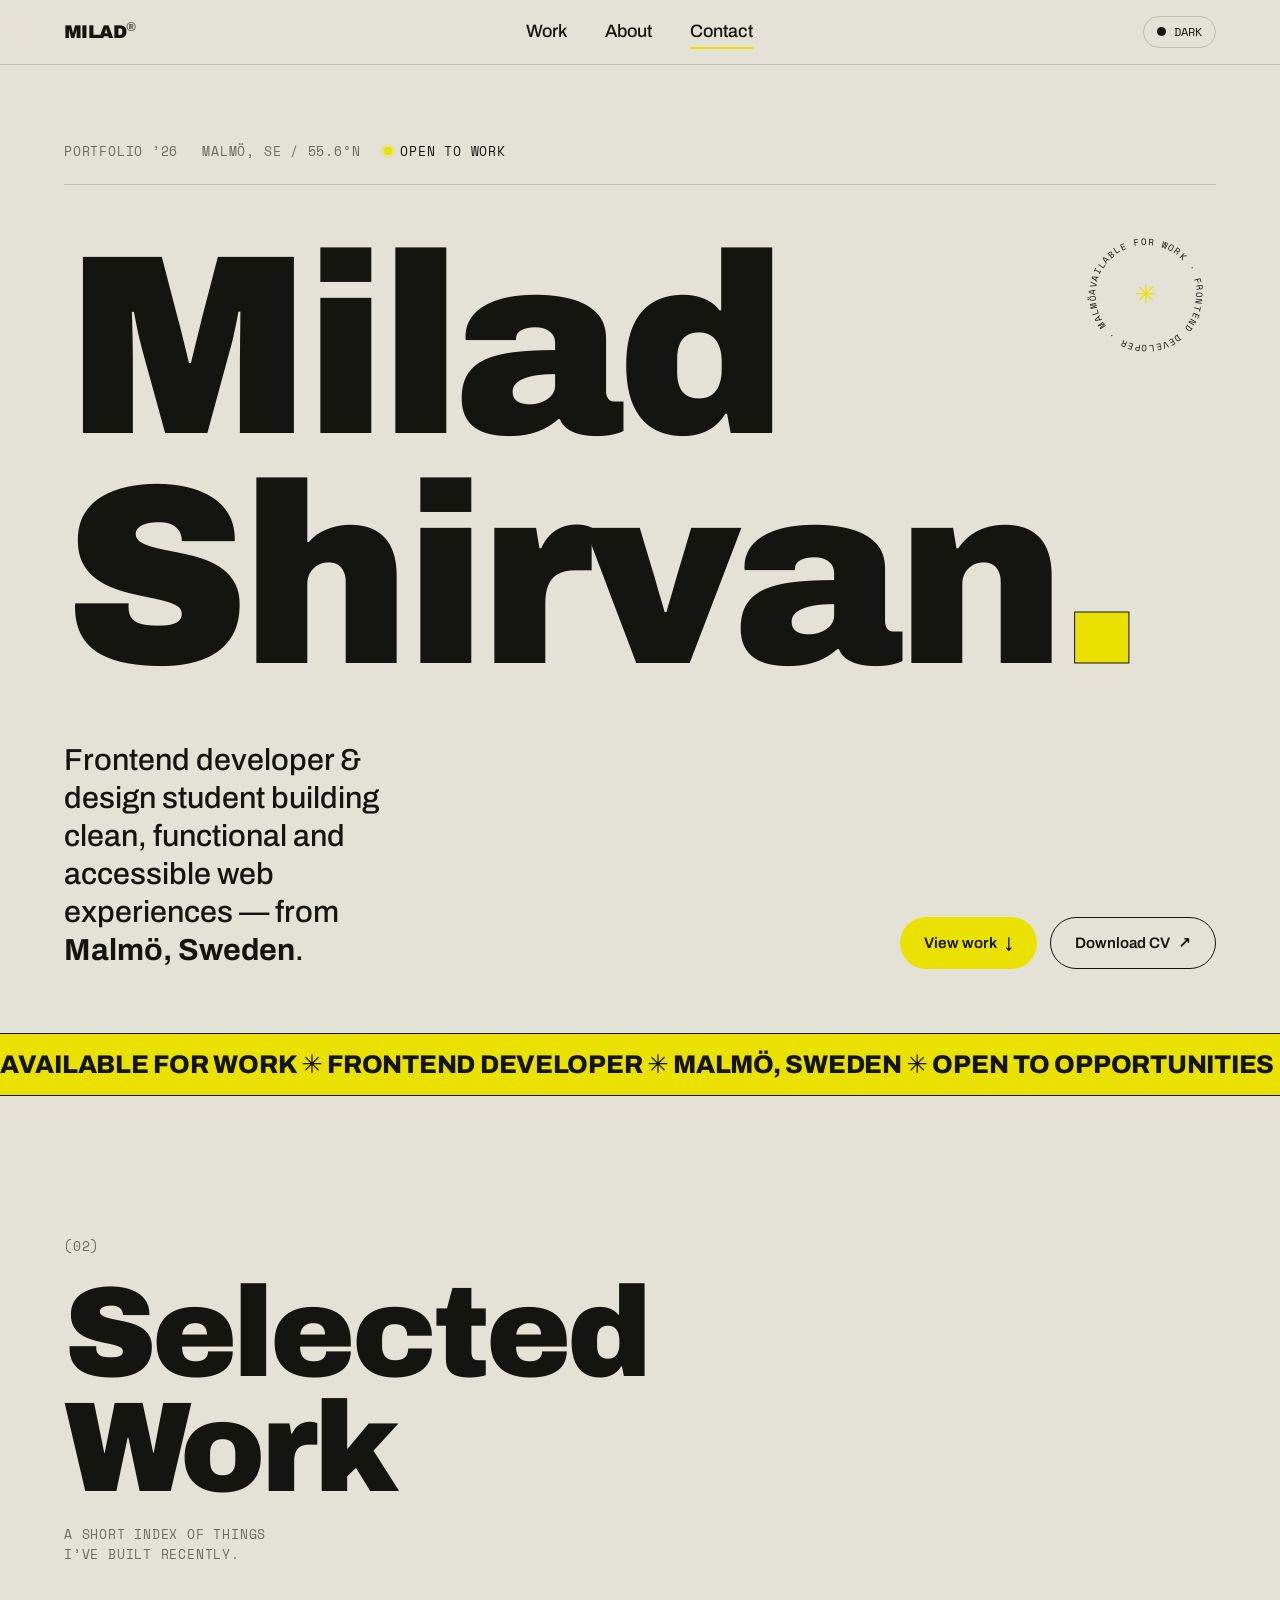
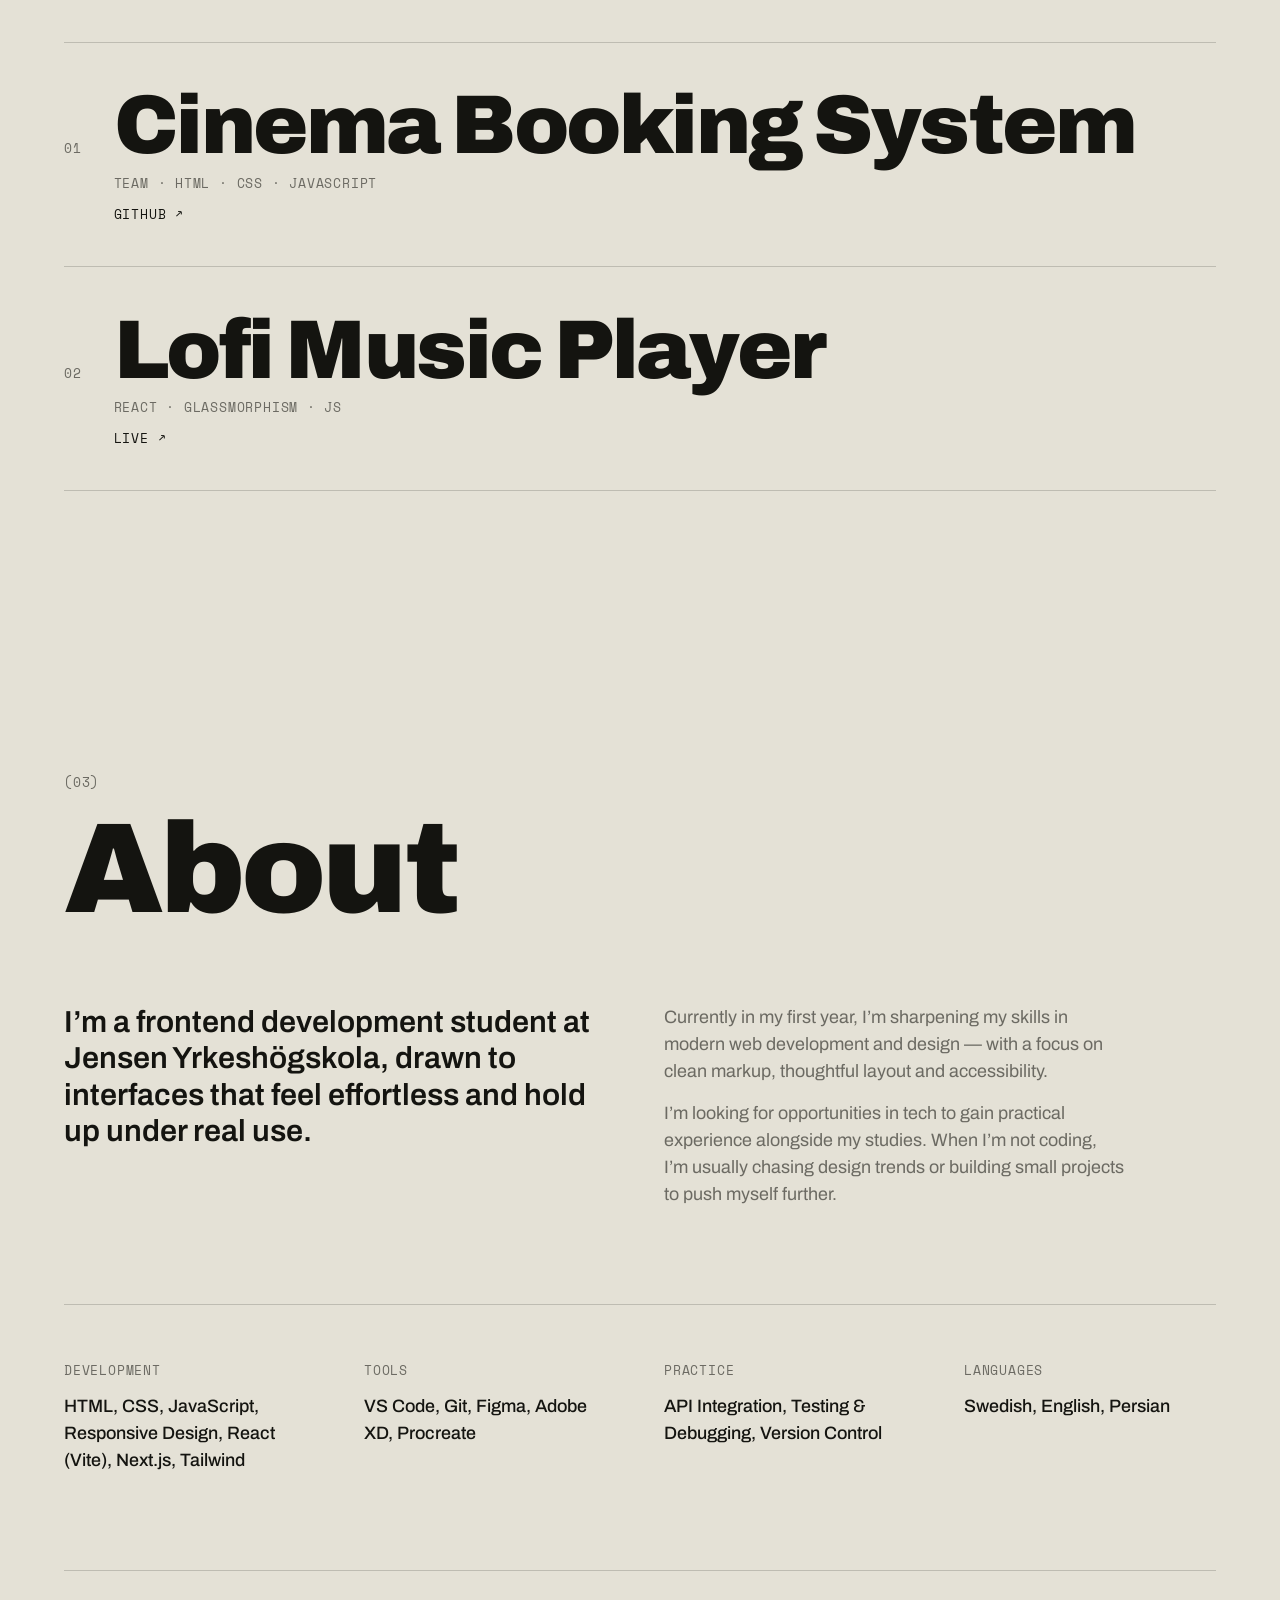
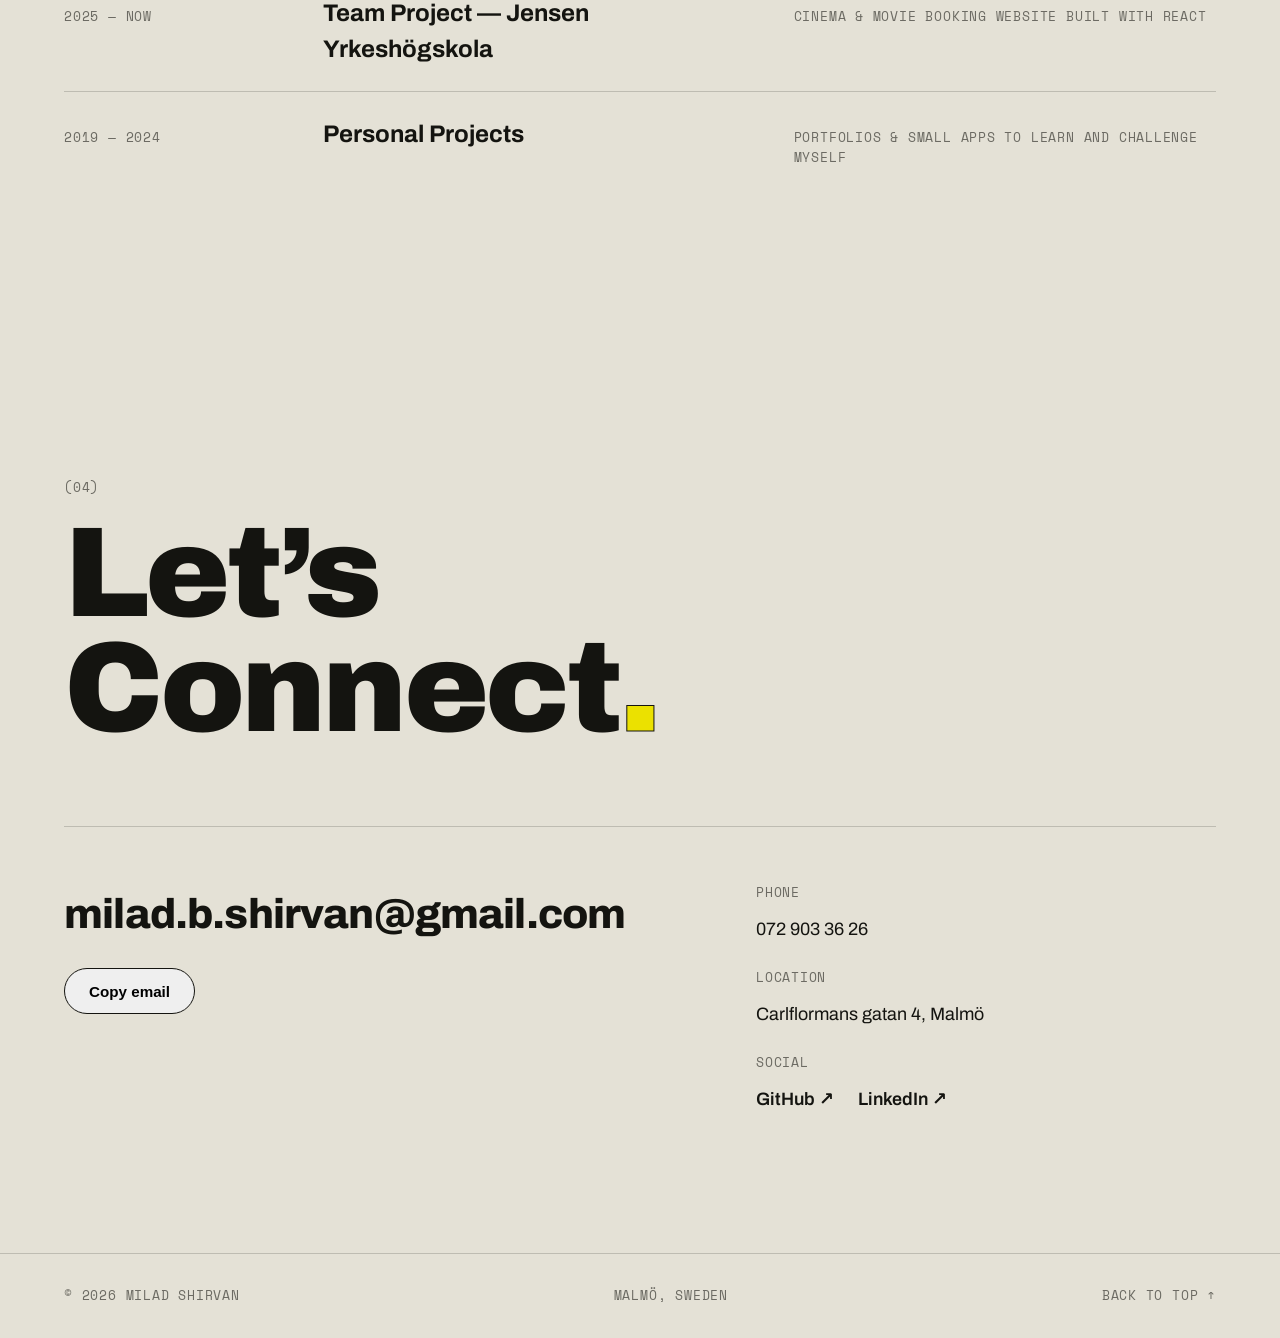
==== index.html @ bea3ad9e "new portfolio first things first" ====
<!doctype html>
<html lang="en" data-theme="light">
  <head>
    <meta charset="UTF-8" />
    <meta name="viewport" content="width=device-width, initial-scale=1.0" />
    <title>Milad Shirvan — Frontend Developer</title>
    <meta
      name="description"
      content="Milad Shirvan — Frontend developer and design student based in Malmö, Sweden. Clean, functional, accessible web experiences."
    />

    <link rel="preconnect" href="https://fonts.googleapis.com" />
    <link rel="preconnect" href="https://fonts.gstatic.com" crossorigin />
    <link
      href="https://fonts.googleapis.com/css2?family=Archivo:wght@400;500;600;700;800;900&family=Space+Mono:wght@400;700&display=swap"
      rel="stylesheet"
    />

    <link rel="stylesheet" href="style.css" />
  </head>
  <body>
    <!-- NAV -->
    <header class="nav">
      <a href="#top" class="wordmark">MILAD<span>&reg;</span></a>
      <nav class="nav-links" aria-label="Primary">
        <a href="#work">Work</a>
        <a href="#about">About</a>
        <a href="#contact">Contact</a>
      </nav>
      <div class="nav-tools">
        <button
          id="themeToggle"
          class="theme-toggle"
          aria-label="Toggle color theme"
          aria-pressed="false"
        >
          <span class="theme-dot"></span><span class="theme-label">Dark</span>
        </button>
        <button
          id="menuToggle"
          class="menu-toggle"
          aria-label="Toggle menu"
          aria-expanded="false"
        >
          <span></span><span></span>
        </button>
      </div>
    </header>

    <main id="top">
      <!-- HERO -->
      <section class="hero container-x" id="hero">
        <div class="hero-meta">
          <span class="mono">Portfolio &rsquo;26</span>
          <span class="mono">Malmö, SE / 55.6°N</span>
          <span class="mono status"><i class="dot"></i>Open to work</span>
        </div>

        <h1 class="hero-title reveal">
          <span class="line">Milad</span>
          <span class="line">Shirvan<span class="accent-dot">.</span></span>
        </h1>

        <div class="hero-bottom">
          <p class="hero-lead reveal">
            Frontend developer &amp; design student building clean, functional
            and accessible web experiences — from
            <strong>Malmö, Sweden</strong>.
          </p>
          <div class="hero-actions reveal">
            <a href="#work" class="btn btn-solid"
              >View work <span aria-hidden="true">↓</span></a
            >
            <a href="CV.pdf" class="btn btn-line" target="_blank" rel="noopener"
              >Download CV <span aria-hidden="true">↗</span></a
            >
          </div>
        </div>

        <!-- rotating wheel seal -->
        <div class="seal" aria-hidden="true">
          <svg viewBox="0 0 200 200">
            <defs>
              <path
                id="circlePath"
                d="M100,100 m-72,0 a72,72 0 1,1 144,0 a72,72 0 1,1 -144,0"
              />
            </defs>
            <text>
              <textPath href="#circlePath">
                AVAILABLE FOR WORK · FRONTEND DEVELOPER · MALMÖ ·
              </textPath>
            </text>
          </svg>
          <span class="seal-core">✳</span>
        </div>
      </section>

      <!-- MARQUEE -->
      <div class="marquee" aria-hidden="true">
        <div class="marquee-track">
          <span
            >Available for work ✳ Frontend Developer ✳ Malmö, Sweden ✳ Open to
            opportunities ✳ HTML · CSS · JavaScript · React ✳&nbsp;</span
          >
          <span
            >Available for work ✳ Frontend Developer ✳ Malmö, Sweden ✳ Open to
            opportunities ✳ HTML · CSS · JavaScript · React ✳&nbsp;</span
          >
        </div>
      </div>

      <!-- WORK -->
      <section class="work container-x container-y" id="work">
        <div class="section-head">
          <span class="mono index">(02)</span>
          <h2 class="section-title reveal">Selected<br />Work</h2>
          <span class="mono section-note"
            >A short index of things I&rsquo;ve built recently.</span
          >
        </div>

        <ul class="projects">
          <li class="project reveal" data-img="images/project-1.png">
            <a
              href="https://github.com/Taninwat-55/cinema-booking-system-project"
              target="_blank"
              rel="noopener"
            >
              <span class="mono p-num">01</span>
              <span class="p-title">Cinema Booking System</span>
              <span class="p-tags mono">Team · HTML · CSS · JavaScript</span>
              <span class="p-go mono">GitHub ↗</span>
            </a>
          </li>
          <li class="project reveal" data-img="images/project-2.png">
            <a
              href="https://music-player-pink-gamma.vercel.app/"
              target="_blank"
              rel="noopener"
            >
              <span class="mono p-num">02</span>
              <span class="p-title">Lofi Music Player</span>
              <span class="p-tags mono">React · Glassmorphism · JS</span>
              <span class="p-go mono">Live ↗</span>
            </a>
          </li>
        </ul>
        <div class="cursor-preview" aria-hidden="true"><img alt="" /></div>
      </section>

      <!-- ABOUT -->
      <section class="about container-x container-y" id="about">
        <div class="section-head">
          <span class="mono index">(03)</span>
          <h2 class="section-title reveal">About</h2>
        </div>

        <div class="about-grid">
          <p class="about-statement reveal">
            I&rsquo;m a frontend development student at Jensen Yrkeshögskola,
            drawn to interfaces that feel effortless and hold up under real use.
          </p>
          <div class="about-body reveal">
            <p>
              Currently in my first year, I&rsquo;m sharpening my skills in
              modern web development and design — with a focus on clean markup,
              thoughtful layout and accessibility.
            </p>
            <p>
              I&rsquo;m looking for opportunities in tech to gain practical
              experience alongside my studies. When I&rsquo;m not coding,
              I&rsquo;m usually chasing design trends or building small projects
              to push myself further.
            </p>
          </div>
        </div>

        <!-- CAPABILITIES -->
        <div class="caps">
          <div class="cap reveal">
            <span class="mono cap-label">Development</span>
            <p>
              HTML, CSS, JavaScript, Responsive Design, React (Vite), Next.js,
              Tailwind
            </p>
          </div>
          <div class="cap reveal">
            <span class="mono cap-label">Tools</span>
            <p>VS Code, Git, Figma, Adobe XD, Procreate</p>
          </div>
          <div class="cap reveal">
            <span class="mono cap-label">Practice</span>
            <p>API Integration, Testing &amp; Debugging, Version Control</p>
          </div>
          <div class="cap reveal">
            <span class="mono cap-label">Languages</span>
            <p>Swedish, English, Persian</p>
          </div>
        </div>

        <!-- EXPERIENCE -->
        <div class="timeline">
          <div class="tl-row reveal">
            <span class="mono tl-year">2025 — Now</span>
            <span class="tl-role">Team Project — Jensen Yrkeshögskola</span>
            <span class="tl-desc mono"
              >Cinema &amp; movie booking website built with React</span
            >
          </div>
          <div class="tl-row reveal">
            <span class="mono tl-year">2019 — 2024</span>
            <span class="tl-role">Personal Projects</span>
            <span class="tl-desc mono"
              >Portfolios &amp; small apps to learn and challenge myself</span
            >
          </div>
        </div>
      </section>

      <!-- CONTACT -->
      <section class="contact container-x container-y" id="contact">
        <span class="mono index">(04)</span>
        <h2 class="contact-title reveal">
          Let&rsquo;s<br />Connect<span class="accent-dot">.</span>
        </h2>

        <div class="contact-grid">
          <div class="contact-email reveal">
            <a href="mailto:milad.b.shirvan@gmail.com" class="email-link"
              >milad.b.shirvan@gmail.com</a
            >
            <button
              class="btn btn-line copy-btn"
              onclick="window.copyEmail(this)"
            >
              Copy email
            </button>
          </div>

          <div class="contact-details reveal">
            <div class="cd">
              <span class="mono cap-label">Phone</span>
              <a href="tel:0729033626">072 903 36 26</a>
            </div>
            <div class="cd">
              <span class="mono cap-label">Location</span>
              <p>Carlflormans gatan 4, Malmö</p>
            </div>
            <div class="cd">
              <span class="mono cap-label">Social</span>
              <p class="socials">
                <a
                  href="https://github.com/Milad-Shirvan"
                  target="_blank"
                  rel="noopener"
                  >GitHub ↗</a
                >
                <a href="https://linkedin.com" target="_blank" rel="noopener"
                  >LinkedIn ↗</a
                >
              </p>
            </div>
          </div>
        </div>
      </section>
    </main>

    <!-- FOOTER -->
    <footer class="footer container-x">
      <span class="mono">© <span id="year"></span> Milad Shirvan</span>
      <span class="mono">Malmö, Sweden</span>
      <a href="#top" class="mono back-top">Back to top ↑</a>
    </footer>

    <script src="script.js"></script>
  </body>
</html>
---- style.css ----
/* ===== TOKENS ===== */
:root {
  --paper: #e4e1d6;
  --ink: #141410;
  --accent: #ebe100;
  --on-accent: #141410;
  --line: rgba(20, 20, 16, 0.18);
  --muted: rgba(20, 20, 16, 0.58);

  --step-hero: clamp(4rem, 20vw, 17rem);
  --step-h2: clamp(2.8rem, 10vw, 8rem);
  --step-project: clamp(1.9rem, 6.5vw, 5.5rem);
  --step-lead: clamp(1.2rem, 2.6vw, 1.9rem);
  --step-body: clamp(1rem, 1.4vw, 1.12rem);
  --mono: clamp(0.7rem, 1.1vw, 0.82rem);

  --gap: clamp(1.2rem, 4vw, 3rem);
  --pad-x: clamp(1.2rem, 5vw, 5rem);
  --pad-y: clamp(4rem, 11vw, 9rem);
}

[data-theme='dark'] {
  --paper: #141410;
  --ink: #e8e5da;
  --line: rgba(232, 229, 218, 0.2);
  --muted: rgba(232, 229, 218, 0.55);
}

* {
  margin: 0;
  padding: 0;
  box-sizing: border-box;
}

html {
  scroll-behavior: smooth;
}

body {
  background: var(--paper);
  color: var(--ink);
  font-family: 'Archivo', system-ui, sans-serif;
  font-size: var(--step-body);
  line-height: 1.5;
  -webkit-font-smoothing: antialiased;
  transition:
    background 0.4s ease,
    color 0.4s ease;
  overflow-x: hidden;
}

h1,
h2,
h3 {
  font-weight: 900;
  line-height: 0.9;
  letter-spacing: -0.03em;
}
a {
  color: inherit;
  text-decoration: none;
}
strong {
  font-weight: 700;
}

.mono {
  font-family: 'Space Mono', monospace;
  font-size: var(--mono);
  text-transform: uppercase;
  letter-spacing: 0.06em;
}

.container-x {
  padding-left: var(--pad-x);
  padding-right: var(--pad-x);
}
.container-y {
  padding-top: var(--pad-y);
  padding-bottom: var(--pad-y);
}

::selection {
  background: var(--accent);
  color: var(--on-accent);
}
:focus-visible {
  outline: 2px solid var(--accent);
  outline-offset: 3px;
}

/* ===== NAV ===== */
.nav {
  position: sticky;
  top: 0;
  z-index: 50;
  display: flex;
  align-items: center;
  justify-content: space-between;
  padding: 1rem var(--pad-x);
  background: color-mix(in srgb, var(--paper) 82%, transparent);
  backdrop-filter: blur(10px);
  border-bottom: 1px solid var(--line);
}
.wordmark {
  font-weight: 900;
  font-size: 1.15rem;
  letter-spacing: -0.03em;
}
.wordmark span {
  color: var(--muted);
  font-size: 0.7em;
  vertical-align: super;
}

.nav-links {
  display: flex;
  gap: clamp(1rem, 3vw, 2.4rem);
}
.nav-links a {
  font-weight: 500;
  position: relative;
}
.nav-links a::after {
  content: '';
  position: absolute;
  left: 0;
  bottom: -4px;
  width: 100%;
  height: 2px;
  background: var(--accent);
  transform: scaleX(0);
  transform-origin: left;
  transition: transform 0.3s ease;
}
.nav-links a:hover::after,
.nav-links a.active::after {
  transform: scaleX(1);
}

.nav-tools {
  display: flex;
  align-items: center;
  gap: 1rem;
}
.theme-toggle {
  display: flex;
  align-items: center;
  gap: 0.5rem;
  background: none;
  border: 1px solid var(--line);
  border-radius: 40px;
  padding: 0.4rem 0.8rem;
  cursor: pointer;
  color: inherit;
}
.theme-dot {
  width: 9px;
  height: 9px;
  border-radius: 50%;
  background: var(--ink);
  transition: background 0.3s;
}
.theme-label {
  font-family: 'Space Mono', monospace;
  font-size: 0.72rem;
  text-transform: uppercase;
}

.menu-toggle {
  display: none;
  flex-direction: column;
  gap: 5px;
  background: none;
  border: none;
  cursor: pointer;
  padding: 4px;
}
.menu-toggle span {
  width: 26px;
  height: 2px;
  background: var(--ink);
  transition: 0.3s;
}

/* ===== HERO ===== */
.hero {
  position: relative;
  padding-top: clamp(2rem, 6vw, 5rem);
  padding-bottom: clamp(2rem, 5vw, 4rem);
  min-height: 88vh;
  display: flex;
  flex-direction: column;
  justify-content: space-between;
}
.hero-meta {
  display: flex;
  flex-wrap: wrap;
  gap: 1.5rem;
  color: var(--muted);
  border-bottom: 1px solid var(--line);
  padding-bottom: 1.4rem;
}
.hero-meta .status {
  color: var(--ink);
  display: flex;
  align-items: center;
  gap: 0.5rem;
}
.dot {
  width: 8px;
  height: 8px;
  border-radius: 50%;
  background: var(--accent);
  box-shadow: 0 0 0 3px color-mix(in srgb, var(--accent) 35%, transparent);
  animation: pulse 2s infinite;
}
@keyframes pulse {
  50% {
    opacity: 0.4;
  }
}

.hero-title {
  font-size: var(--step-hero);
  margin: clamp(1.5rem, 4vw, 3rem) 0;
}
.hero-title .line {
  display: block;
}
.accent-dot {
  color: var(--accent);
  -webkit-text-stroke: 1px var(--ink);
}
[data-theme='dark'] .accent-dot {
  -webkit-text-stroke: 0;
}

.hero-bottom {
  display: flex;
  flex-wrap: wrap;
  align-items: flex-end;
  justify-content: space-between;
  gap: var(--gap);
}
.hero-lead {
  font-size: var(--step-lead);
  max-width: 20ch;
  font-weight: 500;
  line-height: 1.25;
}
.hero-actions {
  display: flex;
  gap: 0.8rem;
  flex-wrap: wrap;
}

.btn {
  display: inline-flex;
  align-items: center;
  gap: 0.5rem;
  padding: 0.85rem 1.5rem;
  border-radius: 40px;
  font-weight: 600;
  font-size: 0.95rem;
  transition:
    transform 0.2s ease,
    background 0.3s ease,
    color 0.3s ease;
}
.btn:hover {
  transform: translateY(-3px);
}
.btn-solid {
  background: var(--accent);
  color: var(--on-accent);
}
.btn-line {
  border: 1px solid var(--ink);
}
.btn-line:hover {
  background: var(--ink);
  color: var(--paper);
}

/* rotating seal */
.seal {
  position: absolute;
  top: clamp(6rem, 14vw, 10rem);
  right: var(--pad-x);
  width: clamp(88px, 12vw, 140px);
  aspect-ratio: 1;
  display: grid;
  place-items: center;
}
.seal svg {
  width: 100%;
  height: 100%;
  animation: spin 18s linear infinite;
}
.seal text {
  font-family: 'Space Mono', monospace;
  font-size: 13px;
  letter-spacing: 0.08em;
  fill: var(--ink);
  text-transform: uppercase;
}
.seal-core {
  position: absolute;
  color: var(--accent);
  font-size: 1.6rem;
}
@keyframes spin {
  to {
    transform: rotate(360deg);
  }
}

/* ===== MARQUEE ===== */
.marquee {
  background: var(--accent);
  color: var(--on-accent);
  overflow: hidden;
  border-block: 1px solid var(--ink);
  padding: 0.7rem 0;
}
.marquee-track {
  display: flex;
  width: max-content;
  animation: scroll 32s linear infinite;
}
.marquee-track span {
  font-weight: 800;
  font-size: clamp(1rem, 2.4vw, 1.6rem);
  text-transform: uppercase;
  letter-spacing: -0.01em;
  white-space: nowrap;
}
@keyframes scroll {
  to {
    transform: translateX(-50%);
  }
}

/* ===== SECTION HEADS ===== */
.section-head {
  display: grid;
  gap: 1.2rem;
  margin-bottom: clamp(2.5rem, 6vw, 5rem);
}
.index {
  color: var(--muted);
}
.section-title {
  font-size: var(--step-h2);
}
.section-note {
  color: var(--muted);
  max-width: 30ch;
}

/* ===== WORK ===== */
.work {
  position: relative;
}
.projects {
  list-style: none;
  border-top: 1px solid var(--line);
}
.project {
  border-bottom: 1px solid var(--line);
}
.project a {
  display: grid;
  align-items: baseline;
  gap: 0.4rem 2rem;
  grid-template-columns: auto 1fr;
  padding: clamp(1.4rem, 4vw, 2.6rem) 0;
  transition:
    padding-left 0.35s ease,
    color 0.35s ease;
}
.project:hover a {
  padding-left: clamp(0.5rem, 2vw, 1.5rem);
  color: var(--muted);
}
.p-num {
  color: var(--muted);
  grid-row: span 2;
}
.p-title {
  font-size: var(--step-project);
  font-weight: 900;
  letter-spacing: -0.03em;
  line-height: 1;
}
.project:hover .p-title {
  color: var(--ink);
}
.p-tags {
  color: var(--muted);
  grid-column: 2;
}
.p-go {
  grid-column: 2;
  justify-self: start;
  margin-top: 0.3rem;
}

.cursor-preview {
  position: fixed;
  top: 0;
  left: 0;
  width: clamp(200px, 22vw, 300px);
  aspect-ratio: 4/3;
  pointer-events: none;
  z-index: 40;
  overflow: hidden;
  border: 1px solid var(--ink);
  opacity: 0;
  transform: translate(-50%, -50%) scale(0.9);
  transition:
    opacity 0.25s ease,
    transform 0.25s ease;
}
.cursor-preview.show {
  opacity: 1;
  transform: translate(-50%, -50%) scale(1);
}
.cursor-preview img {
  width: 100%;
  height: 100%;
  object-fit: cover;
  display: block;
}

/* ===== ABOUT ===== */
.about-grid {
  display: grid;
  grid-template-columns: 1fr 1fr;
  gap: var(--gap);
  align-items: start;
}
.about-statement {
  font-size: var(--step-lead);
  font-weight: 600;
  line-height: 1.2;
}
.about-body {
  display: grid;
  gap: 1rem;
  color: var(--muted);
  max-width: 46ch;
}

.caps {
  display: grid;
  grid-template-columns: repeat(4, 1fr);
  gap: var(--gap);
  margin-top: clamp(3rem, 8vw, 6rem);
  border-top: 1px solid var(--line);
  padding-top: clamp(2rem, 5vw, 3.5rem);
}
.cap-label {
  display: block;
  color: var(--accent-label, var(--muted));
  margin-bottom: 0.8rem;
}
[data-theme='dark'] .cap-label {
  color: var(--accent);
}
.cap p {
  font-weight: 500;
}

.timeline {
  margin-top: clamp(3rem, 8vw, 6rem);
}
.tl-row {
  display: grid;
  grid-template-columns: 1fr 2fr 2fr;
  gap: var(--gap);
  align-items: baseline;
  padding: 1.5rem 0;
  border-top: 1px solid var(--line);
}
.tl-year {
  color: var(--muted);
}
.tl-role {
  font-weight: 700;
  font-size: clamp(1.1rem, 2vw, 1.5rem);
}
.tl-desc {
  color: var(--muted);
}

/* ===== CONTACT ===== */
.contact {
  position: relative;
}
.contact-title {
  font-size: var(--step-h2);
  margin: 1rem 0 clamp(3rem, 7vw, 5rem);
}
.contact-grid {
  display: grid;
  grid-template-columns: 1.4fr 1fr;
  gap: var(--gap);
  align-items: start;
  border-top: 1px solid var(--line);
  padding-top: clamp(2rem, 5vw, 3.5rem);
}
.email-link {
  font-size: clamp(1.4rem, 4vw, 2.6rem);
  font-weight: 800;
  letter-spacing: -0.02em;
  display: block;
  word-break: break-word;
}
.email-link:hover {
  color: var(--accent);
}
[data-theme='light'] .email-link:hover {
  -webkit-text-stroke: 1px var(--ink);
}
.copy-btn {
  margin-top: 1.4rem;
}
.copy-btn.copied {
  background: var(--accent);
  color: var(--on-accent);
  border-color: var(--accent);
}

.contact-details {
  display: grid;
  gap: 1.6rem;
}
.cd a:hover {
  color: var(--accent);
}
[data-theme='light'] .cd a:hover {
  text-decoration: underline;
  text-decoration-color: var(--accent);
  text-decoration-thickness: 3px;
}
.socials {
  display: flex;
  gap: 1.5rem;
  font-weight: 600;
}

/* ===== FOOTER ===== */
.footer {
  display: flex;
  justify-content: space-between;
  flex-wrap: wrap;
  gap: 1rem;
  padding-top: 2rem;
  padding-bottom: 2rem;
  border-top: 1px solid var(--line);
  color: var(--muted);
}
.back-top:hover {
  color: var(--ink);
}

/* ===== REVEAL ===== */
.reveal {
  opacity: 0;
  transform: translateY(28px);
  transition:
    opacity 0.7s ease,
    transform 0.7s ease;
}
.reveal.in {
  opacity: 1;
  transform: none;
}

/* ===== RESPONSIVE (2 breakpoints) ===== */
@media (max-width: 860px) {
  .about-grid,
  .contact-grid {
    grid-template-columns: 1fr;
  }
  .caps {
    grid-template-columns: repeat(2, 1fr);
  }
  .tl-row {
    grid-template-columns: 1fr;
    gap: 0.3rem;
  }
  .seal {
    display: none;
  }
  .cursor-preview {
    display: none;
  }
}

@media (max-width: 620px) {
  .nav-links {
    position: fixed;
    inset: 0 0 0 auto;
    width: min(70vw, 300px);
    flex-direction: column;
    justify-content: center;
    gap: 2rem;
    padding: 3rem;
    background: var(--paper);
    border-left: 1px solid var(--line);
    transform: translateX(100%);
    transition: transform 0.4s ease;
    font-size: 1.4rem;
  }
  .nav-links.open {
    transform: none;
  }
  .nav-links a {
    font-weight: 700;
  }
  .menu-toggle {
    display: flex;
    z-index: 60;
  }
  .menu-toggle.open span:first-child {
    transform: translateY(3.5px) rotate(45deg);
  }
  .menu-toggle.open span:last-child {
    transform: translateY(-3.5px) rotate(-45deg);
  }
  .caps {
    grid-template-columns: 1fr;
  }
  .hero-meta {
    gap: 0.8rem 1.2rem;
  }
}

@media (prefers-reduced-motion: reduce) {
  * {
    animation: none !important;
    scroll-behavior: auto;
  }
  .reveal {
    opacity: 1;
    transform: none;
    transition: none;
  }
}
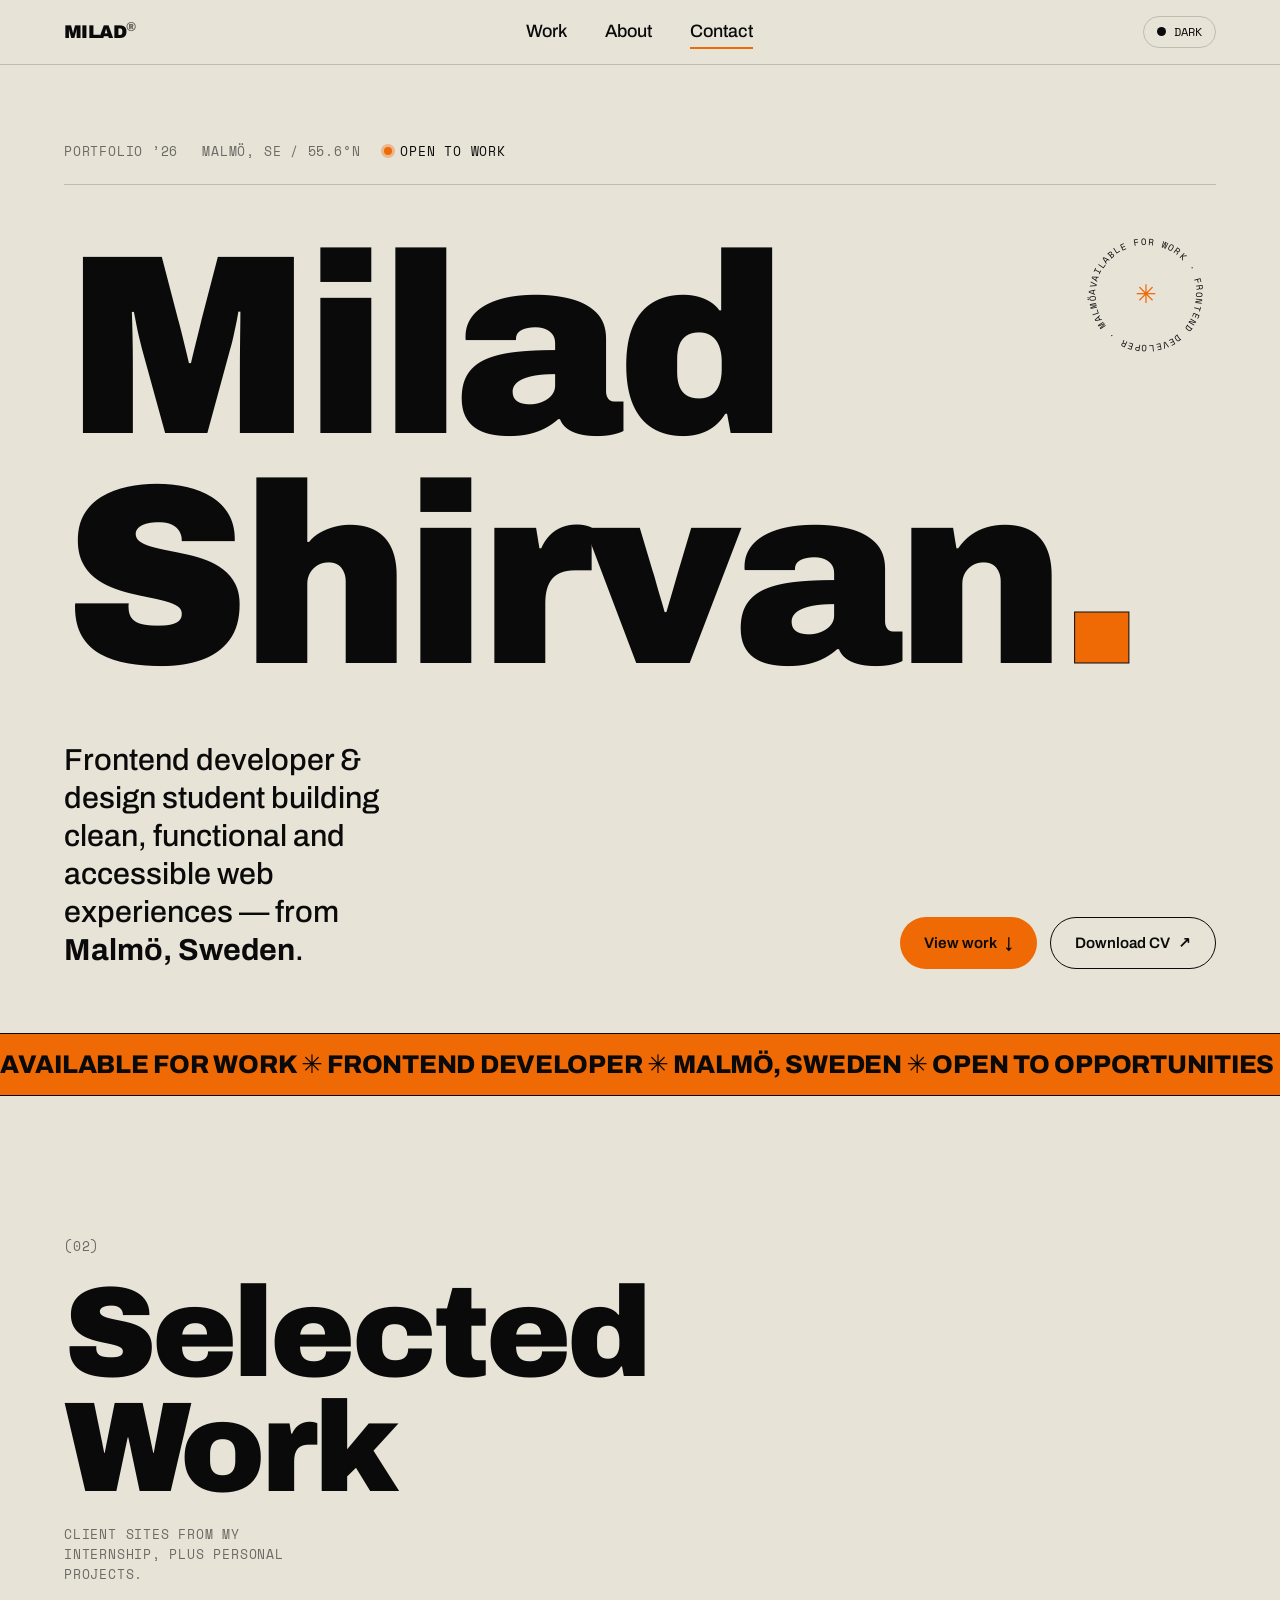
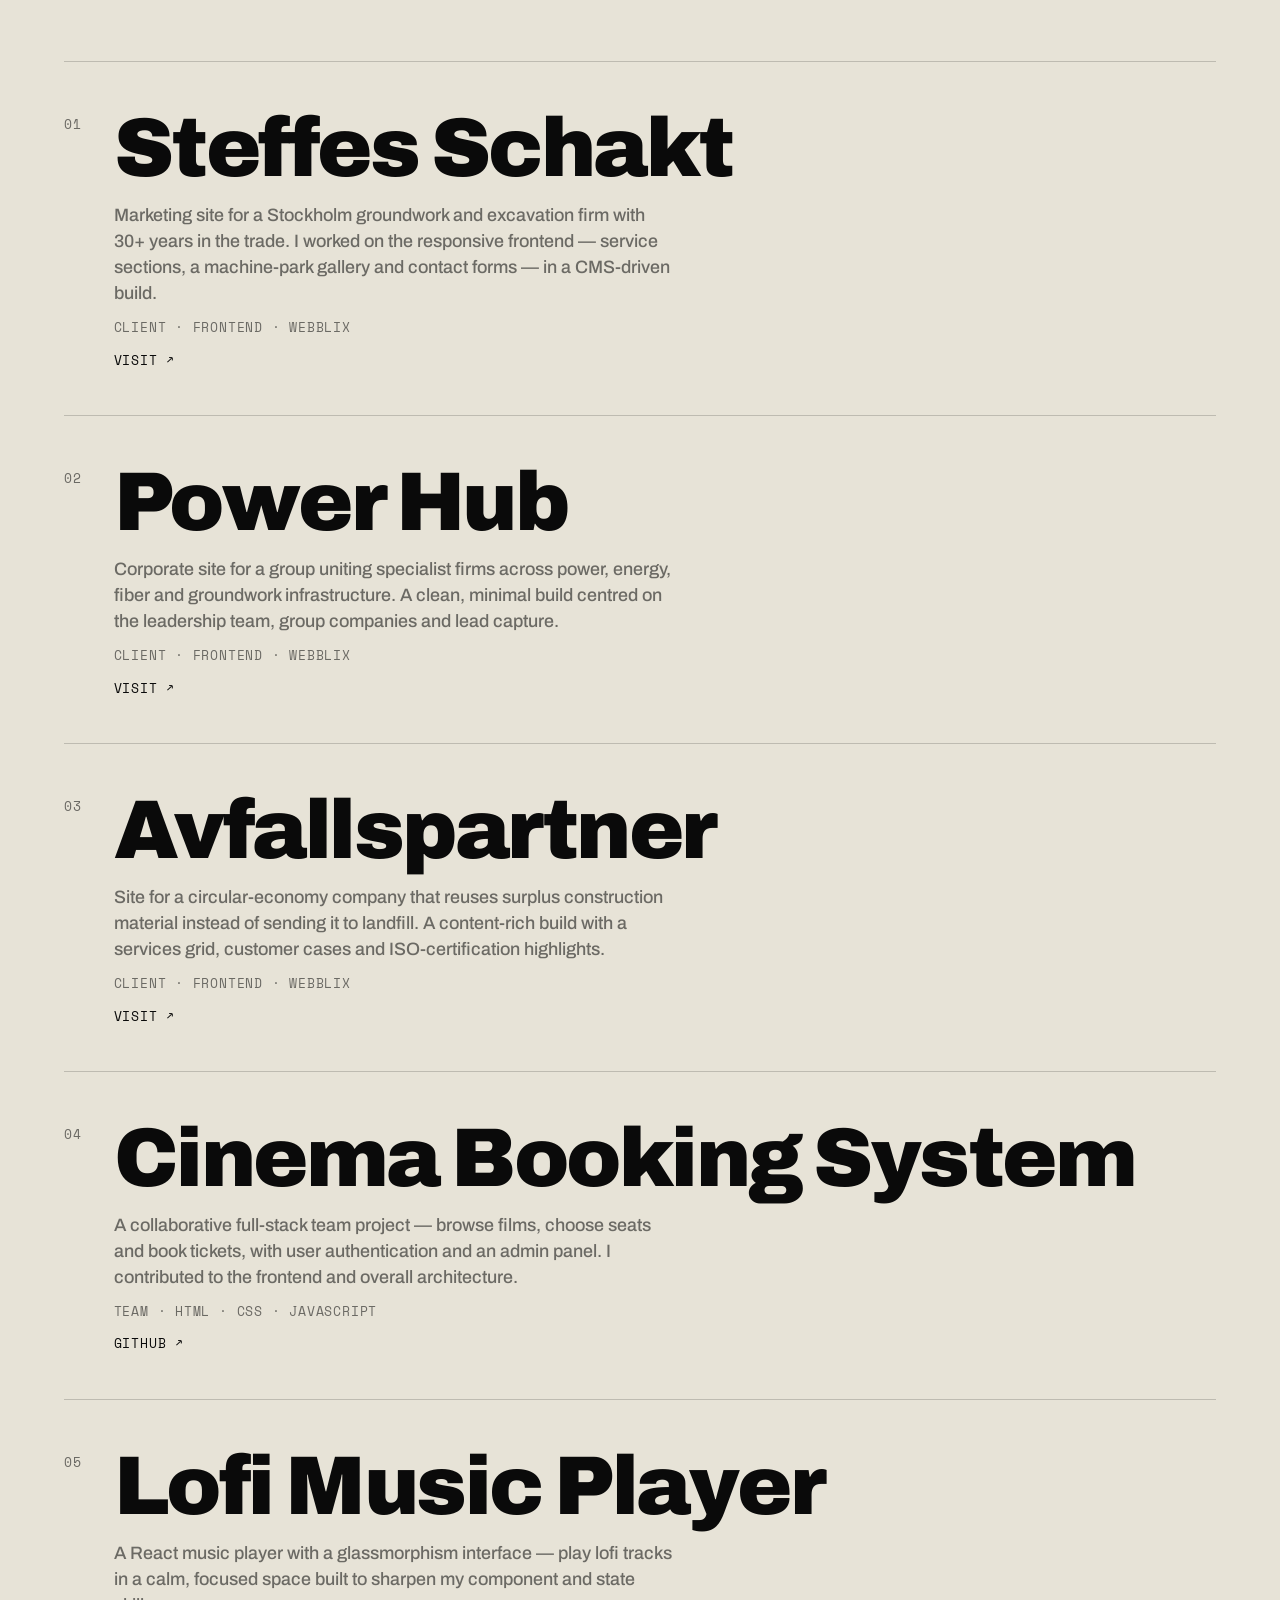
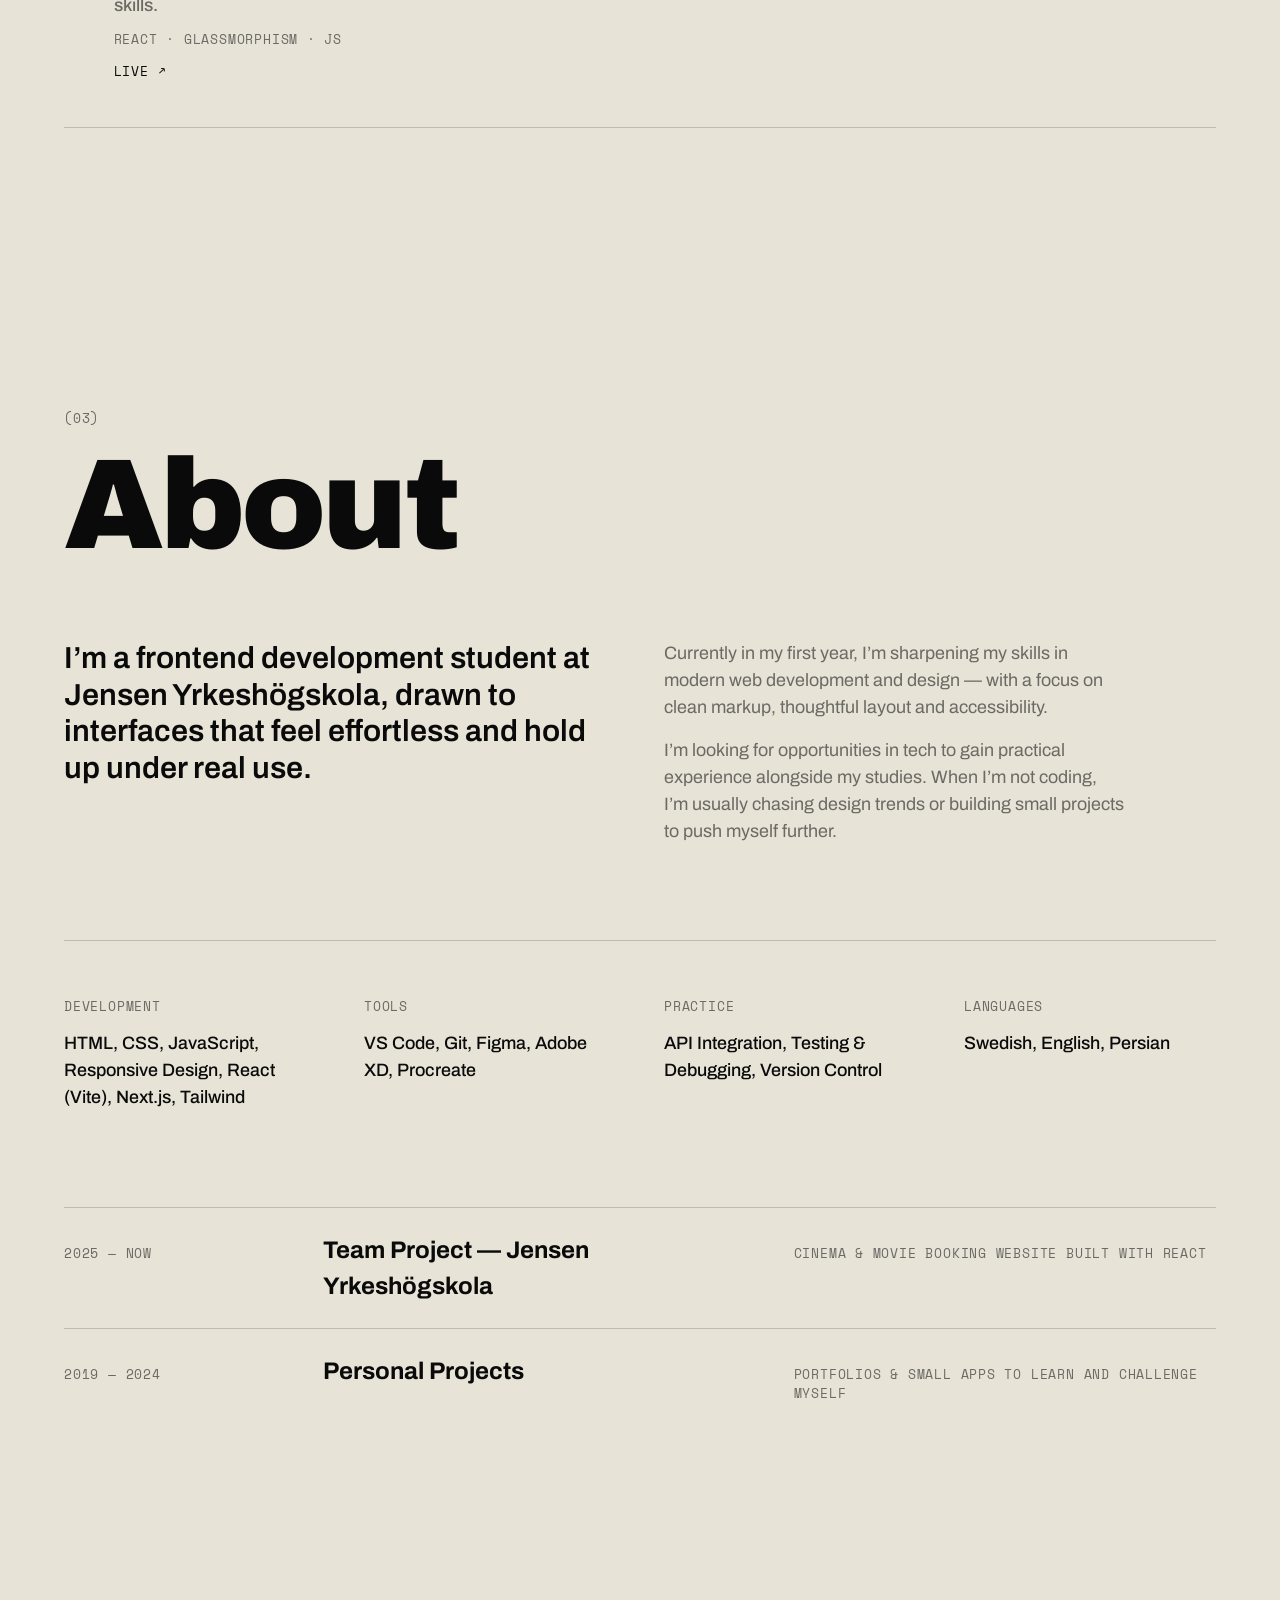
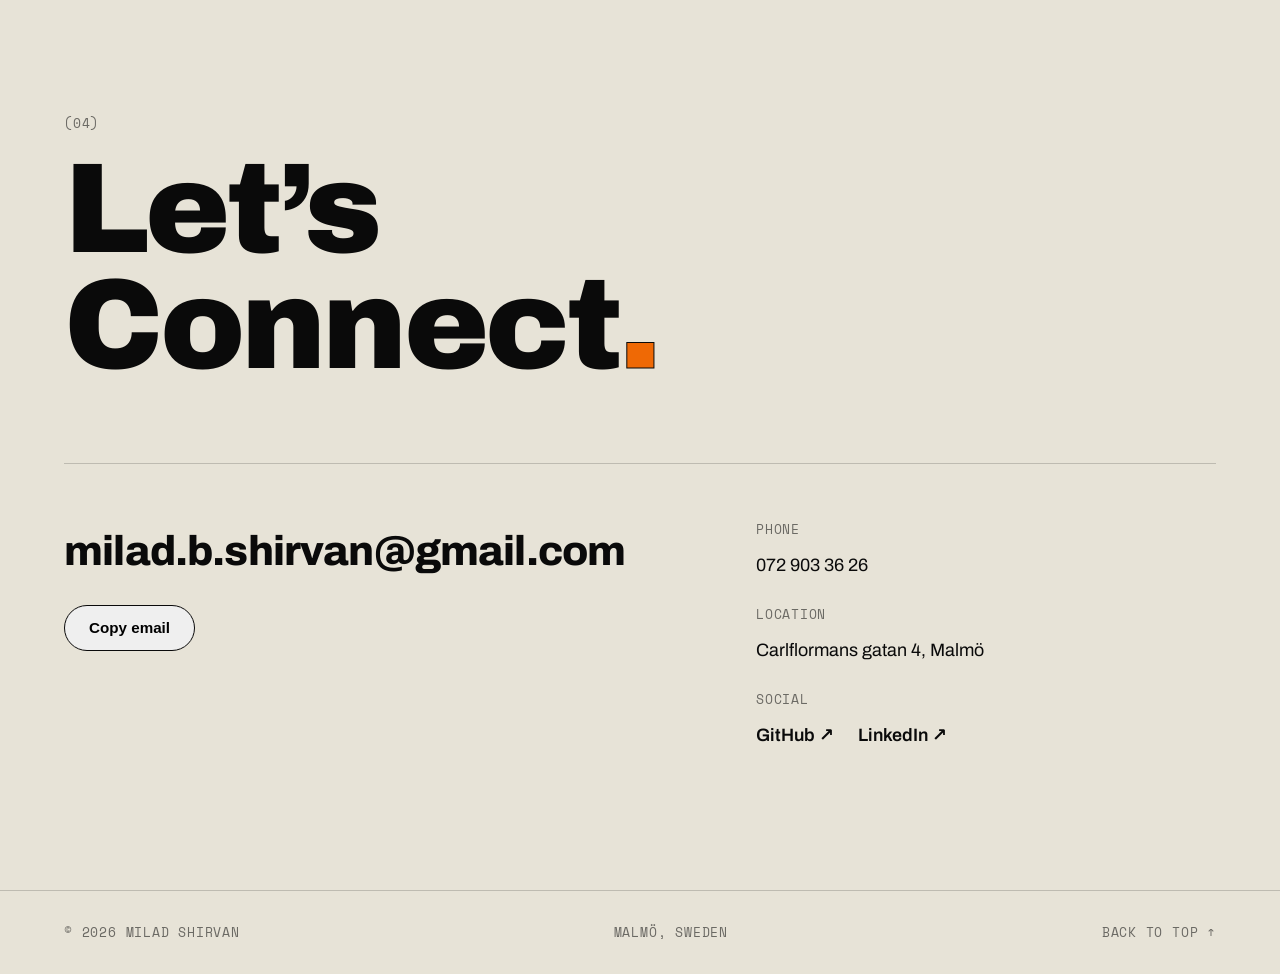
==== commit d1fa650a: "changes some changes and added the pdf" ====
--- a/index.html
+++ b/index.html
@@ -116,19 +116,71 @@
           <span class="mono index">(02)</span>
           <h2 class="section-title reveal">Selected<br />Work</h2>
           <span class="mono section-note"
-            >A short index of things I&rsquo;ve built recently.</span
+            >Client sites from my internship, plus personal projects.</span
           >
         </div>
 
         <ul class="projects">
+          <li class="project reveal" data-img="images/steffes.png">
+            <a href="https://steffesschakt.se/" target="_blank" rel="noopener">
+              <span class="mono p-num">01</span>
+              <span class="p-title">Steffes Schakt</span>
+              <span class="p-desc"
+                >Marketing site for a Stockholm groundwork and excavation firm
+                with 30+ years in the trade. I worked on the responsive frontend
+                — service sections, a machine-park gallery and contact forms —
+                in a CMS-driven build.</span
+              >
+              <span class="p-tags mono">Client · Frontend · Webblix</span>
+              <span class="p-go mono">Visit ↗</span>
+            </a>
+          </li>
+          <li class="project reveal" data-img="images/powerhub.png">
+            <a href="https://www.power-hub.se/" target="_blank" rel="noopener">
+              <span class="mono p-num">02</span>
+              <span class="p-title">Power Hub</span>
+              <span class="p-desc"
+                >Corporate site for a group uniting specialist firms across
+                power, energy, fiber and groundwork infrastructure. A clean,
+                minimal build centred on the leadership team, group companies
+                and lead capture.</span
+              >
+              <span class="p-tags mono">Client · Frontend · Webblix</span>
+              <span class="p-go mono">Visit ↗</span>
+            </a>
+          </li>
+          <li class="project reveal" data-img="images/avfallspartner.png">
+            <a
+              href="https://www.avfallspartner.se/"
+              target="_blank"
+              rel="noopener"
+            >
+              <span class="mono p-num">03</span>
+              <span class="p-title">Avfallspartner</span>
+              <span class="p-desc"
+                >Site for a circular-economy company that reuses surplus
+                construction material instead of sending it to landfill. A
+                content-rich build with a services grid, customer cases and
+                ISO-certification highlights.</span
+              >
+              <span class="p-tags mono">Client · Frontend · Webblix</span>
+              <span class="p-go mono">Visit ↗</span>
+            </a>
+          </li>
           <li class="project reveal" data-img="images/project-1.png">
             <a
               href="https://github.com/Taninwat-55/cinema-booking-system-project"
               target="_blank"
               rel="noopener"
             >
-              <span class="mono p-num">01</span>
+              <span class="mono p-num">04</span>
               <span class="p-title">Cinema Booking System</span>
+              <span class="p-desc"
+                >A collaborative full-stack team project — browse films, choose
+                seats and book tickets, with user authentication and an admin
+                panel. I contributed to the frontend and overall
+                architecture.</span
+              >
               <span class="p-tags mono">Team · HTML · CSS · JavaScript</span>
               <span class="p-go mono">GitHub ↗</span>
             </a>
@@ -139,8 +191,13 @@
               target="_blank"
               rel="noopener"
             >
-              <span class="mono p-num">02</span>
+              <span class="mono p-num">05</span>
               <span class="p-title">Lofi Music Player</span>
+              <span class="p-desc"
+                >A React music player with a glassmorphism interface — play lofi
+                tracks in a calm, focused space built to sharpen my component
+                and state skills.</span
+              >
               <span class="p-tags mono">React · Glassmorphism · JS</span>
               <span class="p-go mono">Live ↗</span>
             </a>
@@ -251,12 +308,15 @@
               <span class="mono cap-label">Social</span>
               <p class="socials">
                 <a
-                  href="https://github.com/Milad-Shirvan"
+                  href="https://github.com/miladshirvan"
                   target="_blank"
                   rel="noopener"
                   >GitHub ↗</a
                 >
-                <a href="https://linkedin.com" target="_blank" rel="noopener"
+                <a
+                  href="https://linkedin.com/in/milad-baghal-shirvan"
+                  target="_blank"
+                  rel="noopener"
                   >LinkedIn ↗</a
                 >
               </p>
--- a/style.css
+++ b/style.css
@@ -1,11 +1,11 @@
 /* ===== TOKENS ===== */
 :root {
-  --paper: #e4e1d6;
-  --ink: #141410;
-  --accent: #ebe100;
-  --on-accent: #141410;
-  --line: rgba(20, 20, 16, 0.18);
-  --muted: rgba(20, 20, 16, 0.58);
+  --paper: #e7e3d7;
+  --ink: #0a0a0a;
+  --accent: #ef6905;
+  --on-accent: #0a0a0a;
+  --line: rgba(10, 10, 10, 0.18);
+  --muted: rgba(10, 10, 10, 0.56);
 
   --step-hero: clamp(4rem, 20vw, 17rem);
   --step-h2: clamp(2.8rem, 10vw, 8rem);
@@ -20,10 +20,12 @@
 }
 
 [data-theme='dark'] {
-  --paper: #141410;
-  --ink: #e8e5da;
-  --line: rgba(232, 229, 218, 0.2);
-  --muted: rgba(232, 229, 218, 0.55);
+  --paper: #0a0a0a;
+  --ink: #edeae0;
+  --accent: #ef6905;
+  --on-accent: #0a0a0a;
+  --line: rgba(237, 234, 224, 0.18);
+  --muted: rgba(237, 234, 224, 0.52);
 }
 
 * {
@@ -372,39 +374,53 @@
 }
 .project a {
   display: grid;
-  align-items: baseline;
-  gap: 0.4rem 2rem;
+  align-items: start;
+  gap: 0.5rem 2rem;
   grid-template-columns: auto 1fr;
-  padding: clamp(1.4rem, 4vw, 2.6rem) 0;
-  transition:
-    padding-left 0.35s ease,
-    color 0.35s ease;
+  padding: clamp(1.6rem, 4vw, 2.8rem) 0;
+  transition: padding-left 0.35s ease;
 }
 .project:hover a {
   padding-left: clamp(0.5rem, 2vw, 1.5rem);
-  color: var(--muted);
 }
 .p-num {
-  color: var(--muted);
-  grid-row: span 2;
+  grid-column: 1;
+  grid-row: 1 / -1;
+  align-self: start;
+  padding-top: 0.5rem;
+  color: var(--muted);
 }
 .p-title {
+  grid-column: 2;
   font-size: var(--step-project);
   font-weight: 900;
   letter-spacing: -0.03em;
   line-height: 1;
+  transition: color 0.35s ease;
 }
 .project:hover .p-title {
-  color: var(--ink);
+  color: var(--accent);
+}
+.p-desc {
+  grid-column: 2;
+  max-width: 56ch;
+  color: var(--muted);
+  font-weight: 500;
+  line-height: 1.45;
+  margin-top: 0.3rem;
 }
 .p-tags {
-  color: var(--muted);
   grid-column: 2;
+  color: var(--muted);
+  margin-top: 0.2rem;
 }
 .p-go {
   grid-column: 2;
   justify-self: start;
   margin-top: 0.3rem;
+}
+.project:hover .p-go {
+  color: var(--accent);
 }
 
 .cursor-preview {
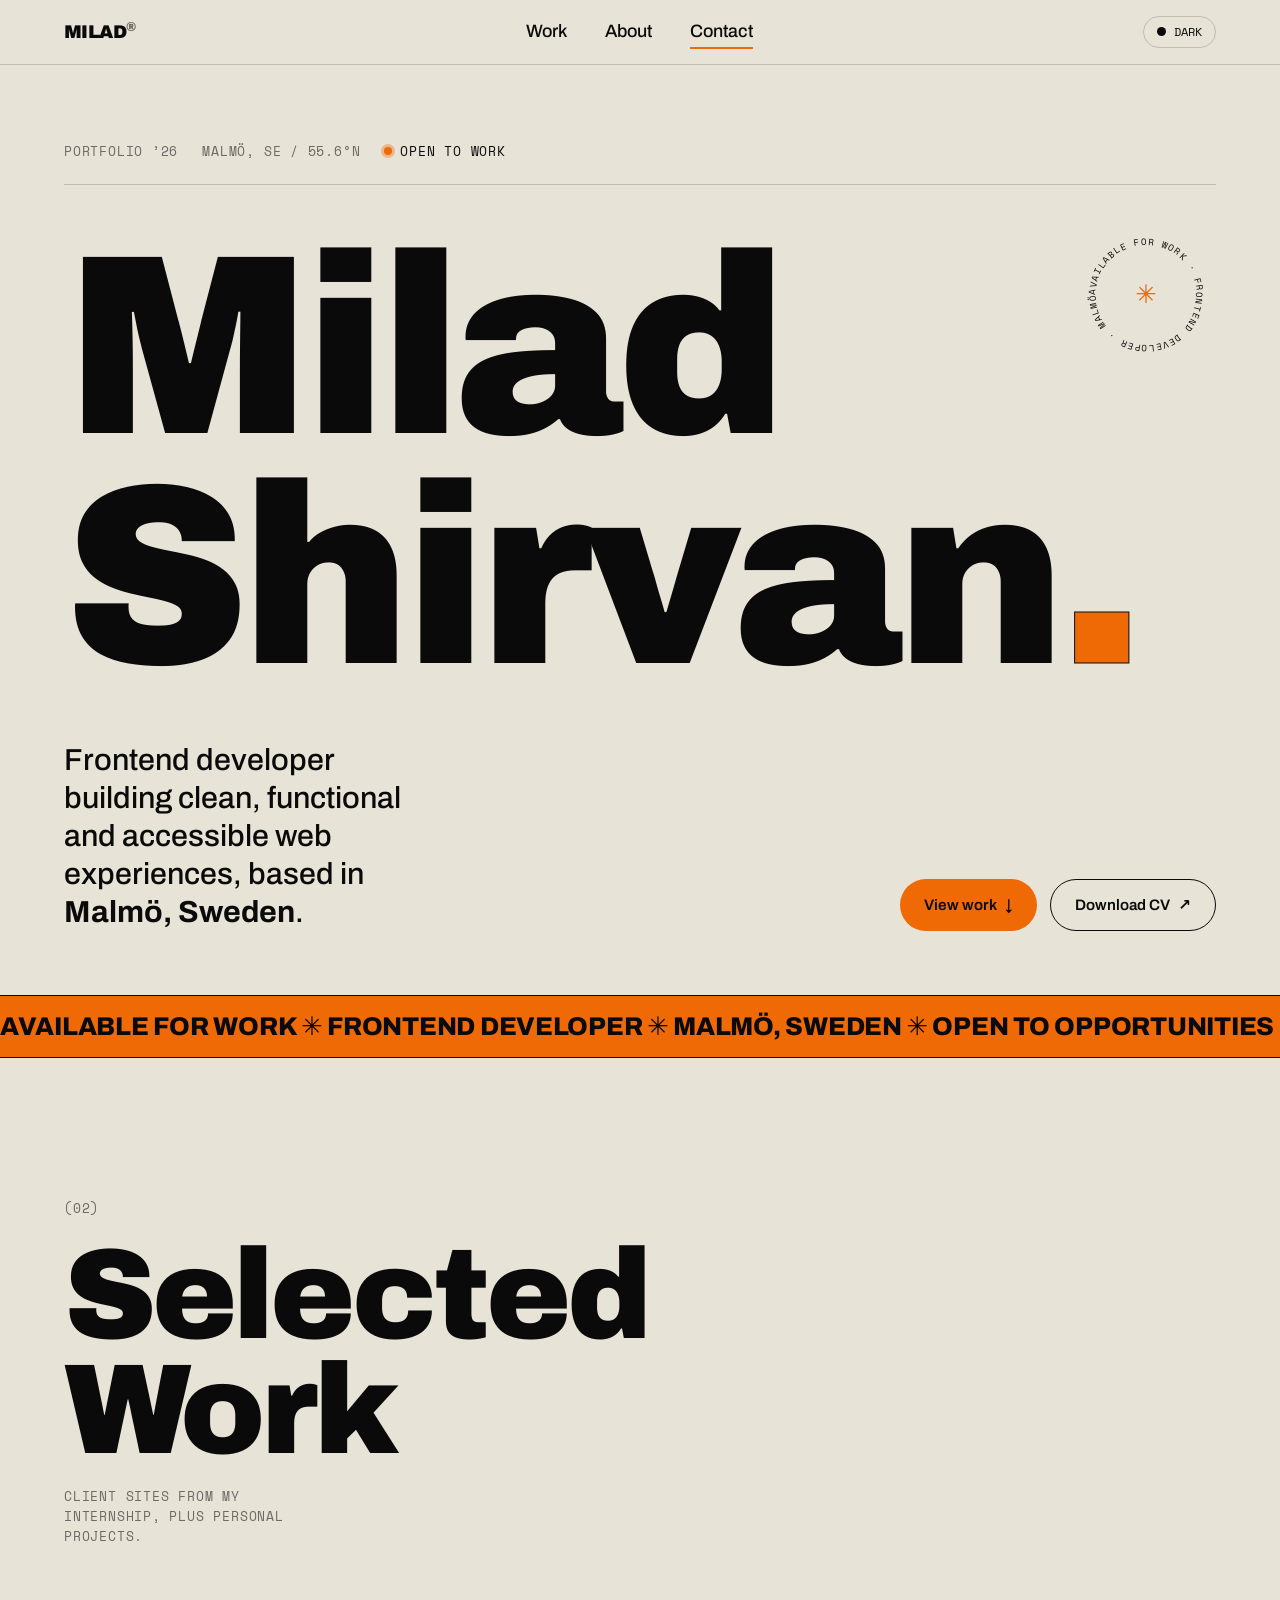
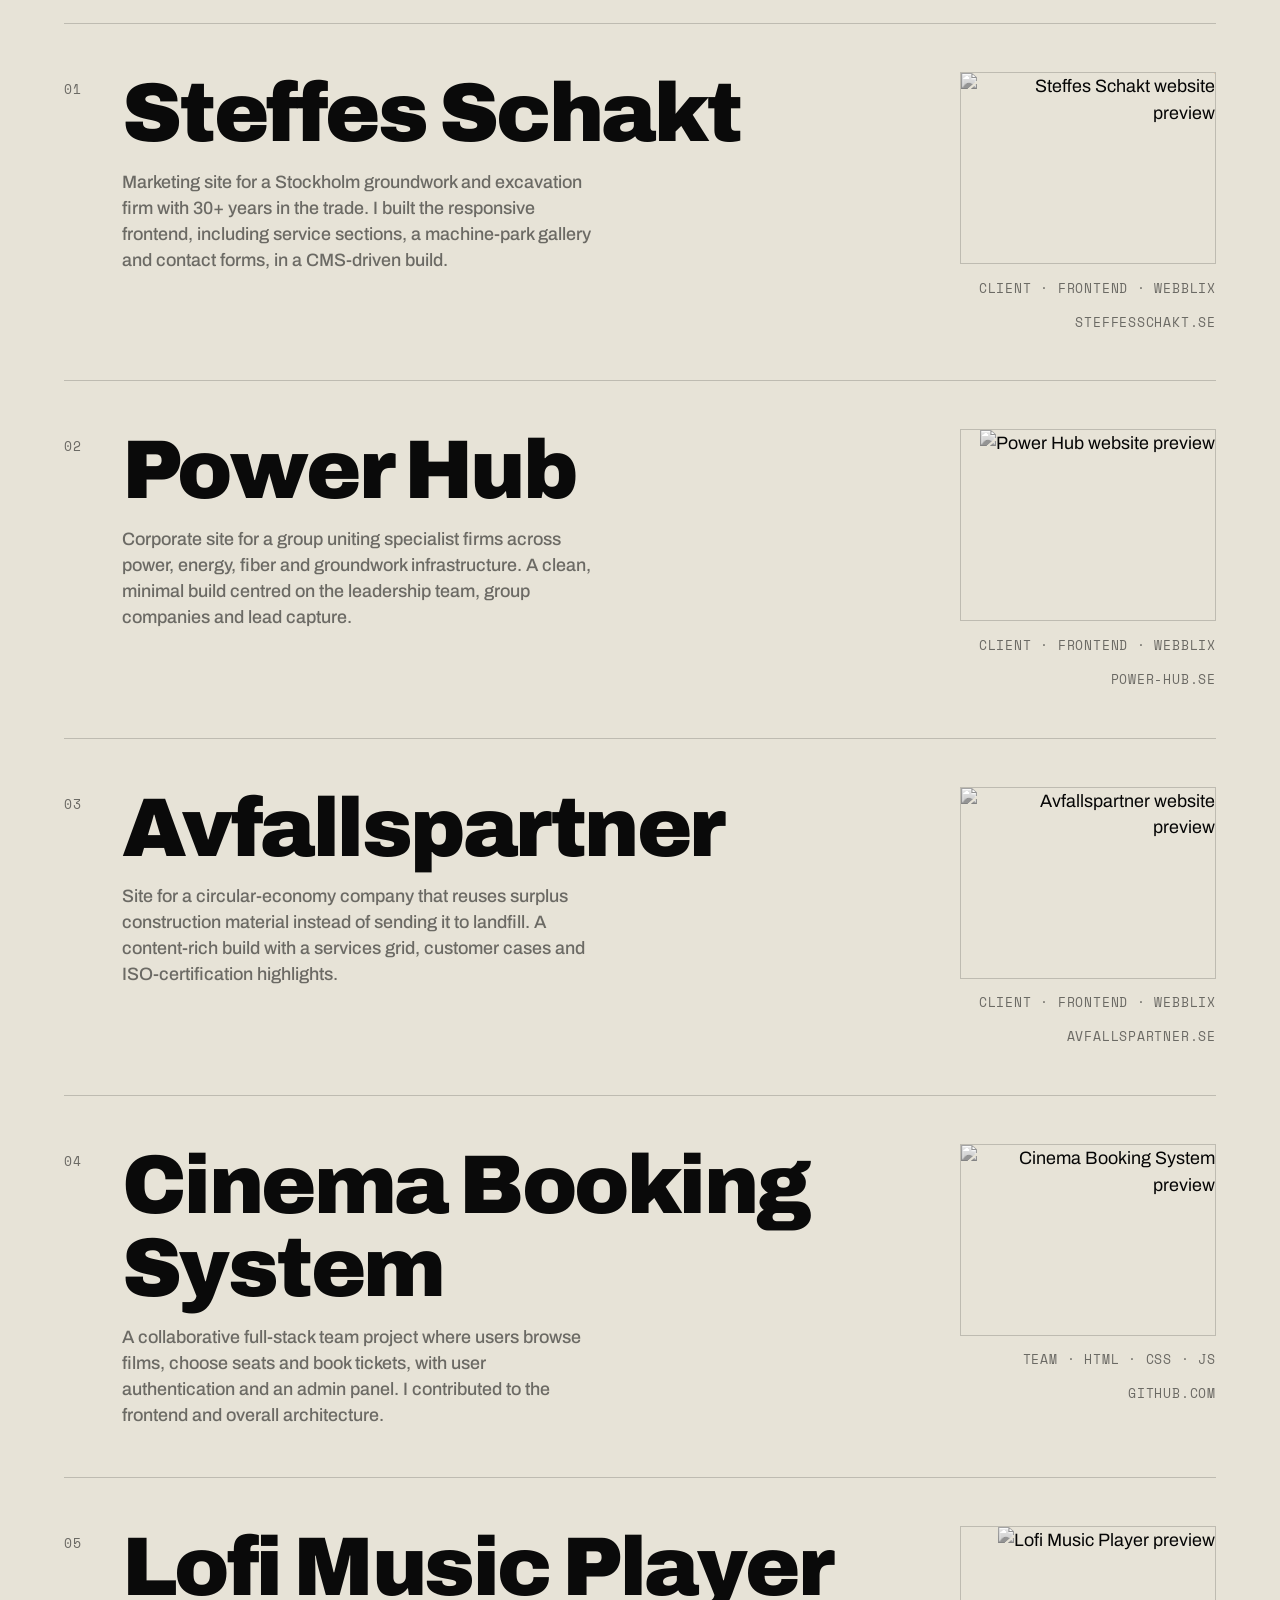
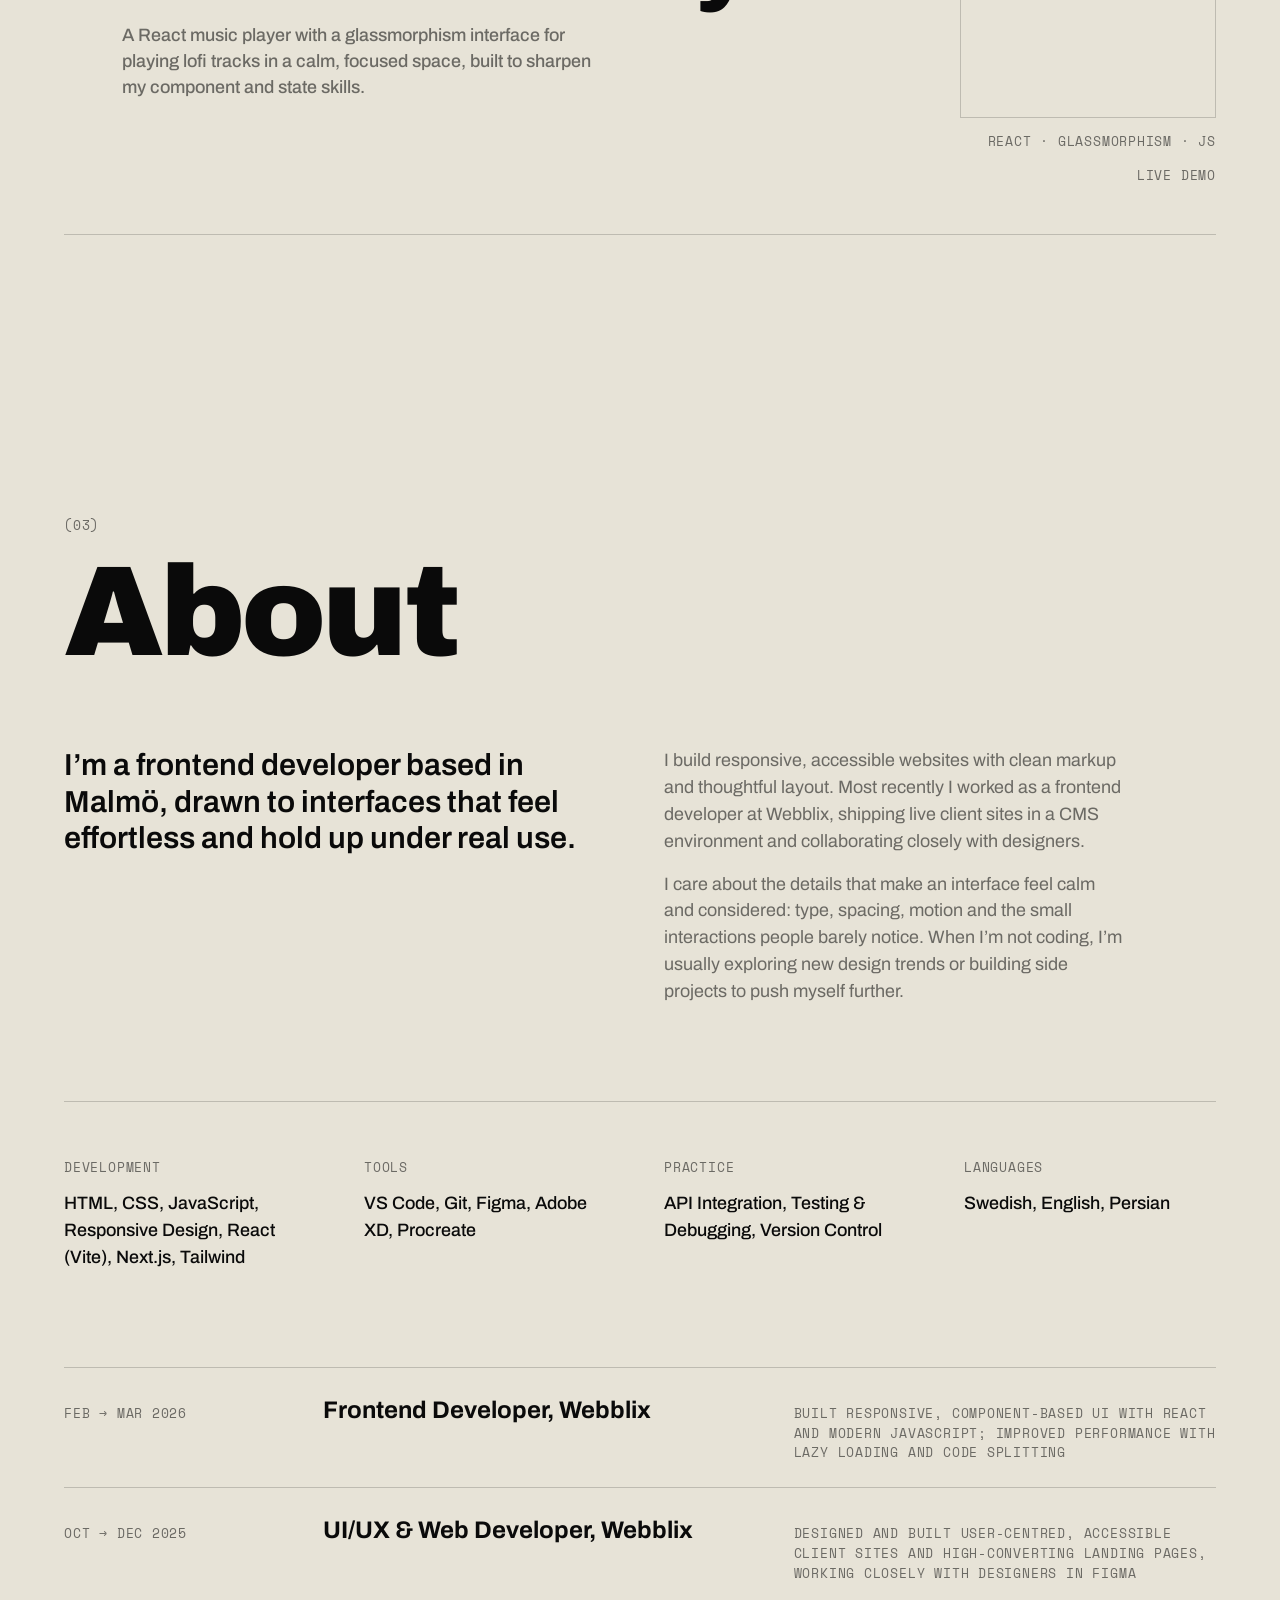
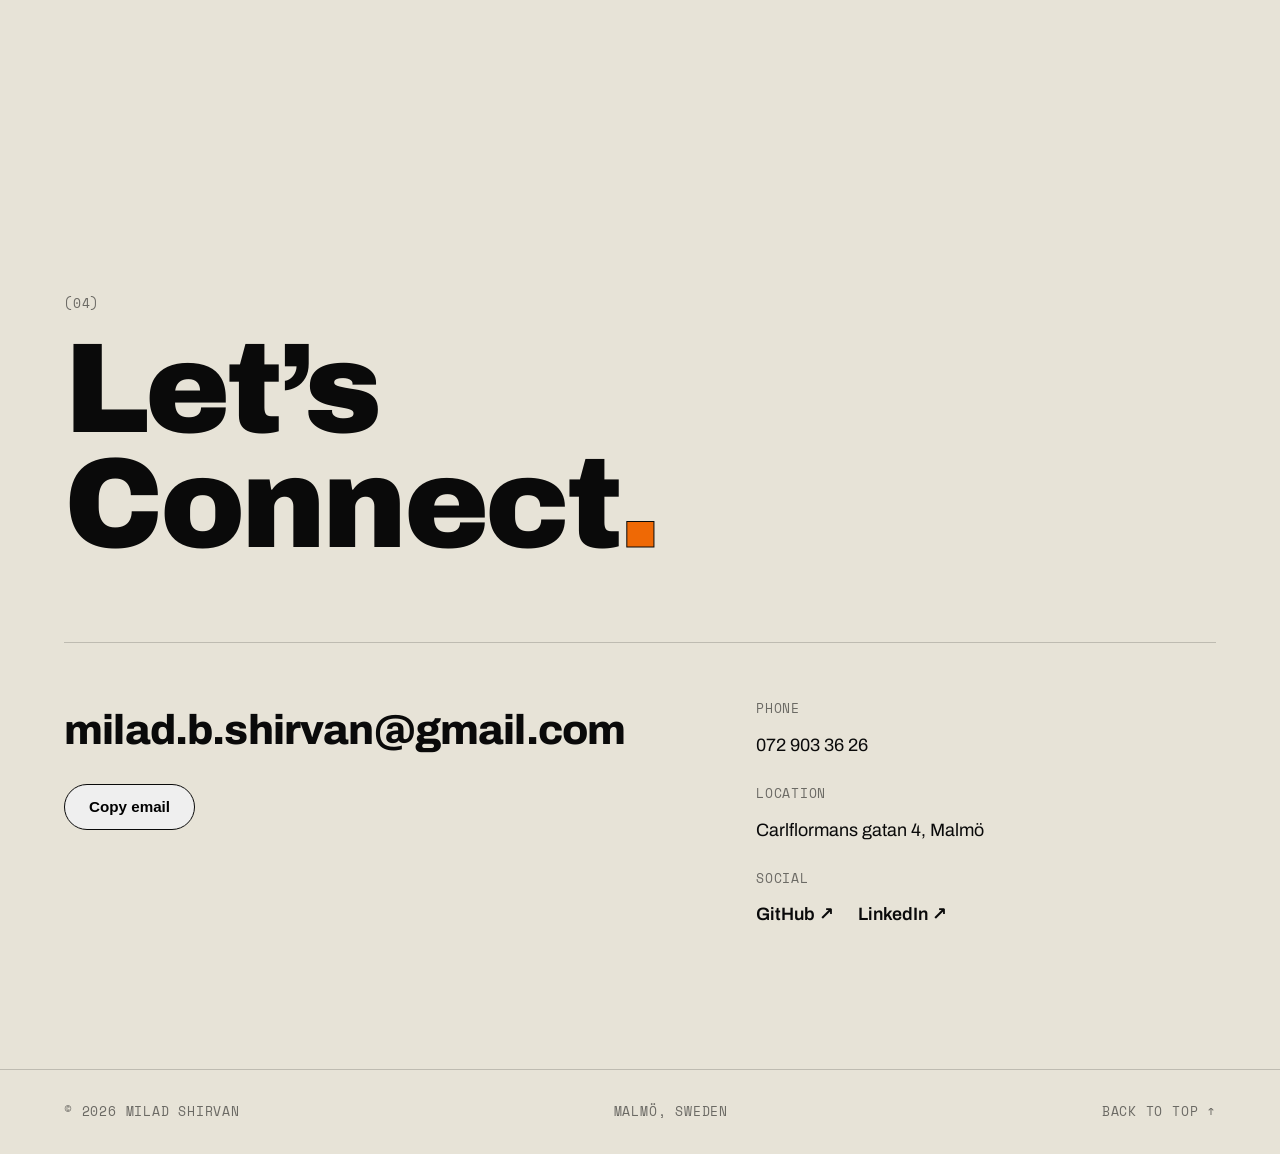
==== commit 9a4f1243: "Some of my work added the pictures and some of my work" ====
--- a/index.html
+++ b/index.html
@@ -3,10 +3,10 @@
   <head>
     <meta charset="UTF-8" />
     <meta name="viewport" content="width=device-width, initial-scale=1.0" />
-    <title>Milad Shirvan — Frontend Developer</title>
+    <title>Milad Shirvan · Frontend Developer</title>
     <meta
       name="description"
-      content="Milad Shirvan — Frontend developer and design student based in Malmö, Sweden. Clean, functional, accessible web experiences."
+      content="Milad Shirvan, frontend developer based in Malmö, Sweden. Clean, functional, accessible web experiences."
     />
 
     <link rel="preconnect" href="https://fonts.googleapis.com" />
@@ -63,9 +63,8 @@
 
         <div class="hero-bottom">
           <p class="hero-lead reveal">
-            Frontend developer &amp; design student building clean, functional
-            and accessible web experiences — from
-            <strong>Malmö, Sweden</strong>.
+            Frontend developer building clean, functional and accessible web
+            experiences, based in <strong>Malmö, Sweden</strong>.
           </p>
           <div class="hero-actions reveal">
             <a href="#work" class="btn btn-solid"
@@ -121,89 +120,148 @@
         </div>
 
         <ul class="projects">
-          <li class="project reveal" data-img="images/steffes.png">
+          <li class="project reveal">
             <a href="https://steffesschakt.se/" target="_blank" rel="noopener">
               <span class="mono p-num">01</span>
-              <span class="p-title">Steffes Schakt</span>
-              <span class="p-desc"
-                >Marketing site for a Stockholm groundwork and excavation firm
-                with 30+ years in the trade. I worked on the responsive frontend
-                — service sections, a machine-park gallery and contact forms —
-                in a CMS-driven build.</span
-              >
-              <span class="p-tags mono">Client · Frontend · Webblix</span>
-              <span class="p-go mono">Visit ↗</span>
+              <div class="p-main">
+                <span class="p-title">Steffes Schakt</span>
+                <p class="p-desc">
+                  Marketing site for a Stockholm groundwork and excavation firm
+                  with 30+ years in the trade. I built the responsive frontend,
+                  including service sections, a machine-park gallery and contact
+                  forms, in a CMS-driven build.
+                </p>
+              </div>
+              <div class="p-right">
+                <span class="p-thumb">
+                  <img
+                    src="images/steffes.png"
+                    alt="Steffes Schakt website preview"
+                    loading="lazy"
+                  />
+                  <span class="p-arrow" aria-hidden="true">↗</span>
+                </span>
+                <span class="p-tags mono">Client · Frontend · Webblix</span>
+                <span class="p-url mono">steffesschakt.se</span>
+              </div>
             </a>
           </li>
-          <li class="project reveal" data-img="images/powerhub.png">
+          <li class="project reveal">
             <a href="https://www.power-hub.se/" target="_blank" rel="noopener">
               <span class="mono p-num">02</span>
-              <span class="p-title">Power Hub</span>
-              <span class="p-desc"
-                >Corporate site for a group uniting specialist firms across
-                power, energy, fiber and groundwork infrastructure. A clean,
-                minimal build centred on the leadership team, group companies
-                and lead capture.</span
-              >
-              <span class="p-tags mono">Client · Frontend · Webblix</span>
-              <span class="p-go mono">Visit ↗</span>
+              <div class="p-main">
+                <span class="p-title">Power Hub</span>
+                <p class="p-desc">
+                  Corporate site for a group uniting specialist firms across
+                  power, energy, fiber and groundwork infrastructure. A clean,
+                  minimal build centred on the leadership team, group companies
+                  and lead capture.
+                </p>
+              </div>
+              <div class="p-right">
+                <span class="p-thumb">
+                  <img
+                    src="images/powerhub.png"
+                    alt="Power Hub website preview"
+                    loading="lazy"
+                  />
+                  <span class="p-arrow" aria-hidden="true">↗</span>
+                </span>
+                <span class="p-tags mono">Client · Frontend · Webblix</span>
+                <span class="p-url mono">power-hub.se</span>
+              </div>
             </a>
           </li>
-          <li class="project reveal" data-img="images/avfallspartner.png">
+          <li class="project reveal">
             <a
               href="https://www.avfallspartner.se/"
               target="_blank"
               rel="noopener"
             >
               <span class="mono p-num">03</span>
-              <span class="p-title">Avfallspartner</span>
-              <span class="p-desc"
-                >Site for a circular-economy company that reuses surplus
-                construction material instead of sending it to landfill. A
-                content-rich build with a services grid, customer cases and
-                ISO-certification highlights.</span
-              >
-              <span class="p-tags mono">Client · Frontend · Webblix</span>
-              <span class="p-go mono">Visit ↗</span>
+              <div class="p-main">
+                <span class="p-title">Avfallspartner</span>
+                <p class="p-desc">
+                  Site for a circular-economy company that reuses surplus
+                  construction material instead of sending it to landfill. A
+                  content-rich build with a services grid, customer cases and
+                  ISO-certification highlights.
+                </p>
+              </div>
+              <div class="p-right">
+                <span class="p-thumb">
+                  <img
+                    src="images/avfallspartner.png"
+                    alt="Avfallspartner website preview"
+                    loading="lazy"
+                  />
+                  <span class="p-arrow" aria-hidden="true">↗</span>
+                </span>
+                <span class="p-tags mono">Client · Frontend · Webblix</span>
+                <span class="p-url mono">avfallspartner.se</span>
+              </div>
             </a>
           </li>
-          <li class="project reveal" data-img="images/project-1.png">
+          <li class="project reveal">
             <a
               href="https://github.com/Taninwat-55/cinema-booking-system-project"
               target="_blank"
               rel="noopener"
             >
               <span class="mono p-num">04</span>
-              <span class="p-title">Cinema Booking System</span>
-              <span class="p-desc"
-                >A collaborative full-stack team project — browse films, choose
-                seats and book tickets, with user authentication and an admin
-                panel. I contributed to the frontend and overall
-                architecture.</span
-              >
-              <span class="p-tags mono">Team · HTML · CSS · JavaScript</span>
-              <span class="p-go mono">GitHub ↗</span>
+              <div class="p-main">
+                <span class="p-title">Cinema Booking System</span>
+                <p class="p-desc">
+                  A collaborative full-stack team project where users browse
+                  films, choose seats and book tickets, with user authentication
+                  and an admin panel. I contributed to the frontend and overall
+                  architecture.
+                </p>
+              </div>
+              <div class="p-right">
+                <span class="p-thumb">
+                  <img
+                    src="images/project-1.png"
+                    alt="Cinema Booking System preview"
+                    loading="lazy"
+                  />
+                  <span class="p-arrow" aria-hidden="true">↗</span>
+                </span>
+                <span class="p-tags mono">Team · HTML · CSS · JS</span>
+                <span class="p-url mono">github.com</span>
+              </div>
             </a>
           </li>
-          <li class="project reveal" data-img="images/project-2.png">
+          <li class="project reveal">
             <a
               href="https://music-player-pink-gamma.vercel.app/"
               target="_blank"
               rel="noopener"
             >
               <span class="mono p-num">05</span>
-              <span class="p-title">Lofi Music Player</span>
-              <span class="p-desc"
-                >A React music player with a glassmorphism interface — play lofi
-                tracks in a calm, focused space built to sharpen my component
-                and state skills.</span
-              >
-              <span class="p-tags mono">React · Glassmorphism · JS</span>
-              <span class="p-go mono">Live ↗</span>
+              <div class="p-main">
+                <span class="p-title">Lofi Music Player</span>
+                <p class="p-desc">
+                  A React music player with a glassmorphism interface for
+                  playing lofi tracks in a calm, focused space, built to sharpen
+                  my component and state skills.
+                </p>
+              </div>
+              <div class="p-right">
+                <span class="p-thumb">
+                  <img
+                    src="images/project-2.png"
+                    alt="Lofi Music Player preview"
+                    loading="lazy"
+                  />
+                  <span class="p-arrow" aria-hidden="true">↗</span>
+                </span>
+                <span class="p-tags mono">React · Glassmorphism · JS</span>
+                <span class="p-url mono">live demo</span>
+              </div>
             </a>
           </li>
         </ul>
-        <div class="cursor-preview" aria-hidden="true"><img alt="" /></div>
       </section>
 
       <!-- ABOUT -->
@@ -215,20 +273,22 @@
 
         <div class="about-grid">
           <p class="about-statement reveal">
-            I&rsquo;m a frontend development student at Jensen Yrkeshögskola,
-            drawn to interfaces that feel effortless and hold up under real use.
+            I&rsquo;m a frontend developer based in Malmö, drawn to interfaces
+            that feel effortless and hold up under real use.
           </p>
           <div class="about-body reveal">
             <p>
-              Currently in my first year, I&rsquo;m sharpening my skills in
-              modern web development and design — with a focus on clean markup,
-              thoughtful layout and accessibility.
+              I build responsive, accessible websites with clean markup and
+              thoughtful layout. Most recently I worked as a frontend developer
+              at Webblix, shipping live client sites in a CMS environment and
+              collaborating closely with designers.
             </p>
             <p>
-              I&rsquo;m looking for opportunities in tech to gain practical
-              experience alongside my studies. When I&rsquo;m not coding,
-              I&rsquo;m usually chasing design trends or building small projects
-              to push myself further.
+              I care about the details that make an interface feel calm and
+              considered: type, spacing, motion and the small interactions
+              people barely notice. When I&rsquo;m not coding, I&rsquo;m usually
+              exploring new design trends or building side projects to push
+              myself further.
             </p>
           </div>
         </div>
@@ -259,17 +319,21 @@
         <!-- EXPERIENCE -->
         <div class="timeline">
           <div class="tl-row reveal">
-            <span class="mono tl-year">2025 — Now</span>
-            <span class="tl-role">Team Project — Jensen Yrkeshögskola</span>
+            <span class="mono tl-year">Feb → Mar 2026</span>
+            <span class="tl-role">Frontend Developer, Webblix</span>
             <span class="tl-desc mono"
-              >Cinema &amp; movie booking website built with React</span
+              >Built responsive, component-based UI with React and modern
+              JavaScript; improved performance with lazy loading and code
+              splitting</span
             >
           </div>
           <div class="tl-row reveal">
-            <span class="mono tl-year">2019 — 2024</span>
-            <span class="tl-role">Personal Projects</span>
+            <span class="mono tl-year">Oct → Dec 2025</span>
+            <span class="tl-role">UI/UX &amp; Web Developer, Webblix</span>
             <span class="tl-desc mono"
-              >Portfolios &amp; small apps to learn and challenge myself</span
+              >Designed and built user-centred, accessible client sites and
+              high-converting landing pages, working closely with designers in
+              Figma</span
             >
           </div>
         </div>
--- a/style.css
+++ b/style.css
@@ -375,9 +375,9 @@
 .project a {
   display: grid;
   align-items: start;
-  gap: 0.5rem 2rem;
-  grid-template-columns: auto 1fr;
-  padding: clamp(1.6rem, 4vw, 2.8rem) 0;
+  gap: 1rem 2.5rem;
+  grid-template-columns: auto 1fr auto;
+  padding: clamp(1.8rem, 4vw, 3rem) 0;
   transition: padding-left 0.35s ease;
 }
 .project:hover a {
@@ -385,13 +385,14 @@
 }
 .p-num {
   grid-column: 1;
-  grid-row: 1 / -1;
   align-self: start;
   padding-top: 0.5rem;
   color: var(--muted);
 }
+.p-main {
+  grid-column: 2;
+}
 .p-title {
-  grid-column: 2;
   font-size: var(--step-project);
   font-weight: 900;
   letter-spacing: -0.03em;
@@ -402,52 +403,64 @@
   color: var(--accent);
 }
 .p-desc {
-  grid-column: 2;
-  max-width: 56ch;
+  max-width: 48ch;
   color: var(--muted);
   font-weight: 500;
   line-height: 1.45;
-  margin-top: 0.3rem;
-}
-.p-tags {
-  grid-column: 2;
-  color: var(--muted);
-  margin-top: 0.2rem;
-}
-.p-go {
-  grid-column: 2;
-  justify-self: start;
-  margin-top: 0.3rem;
-}
-.project:hover .p-go {
-  color: var(--accent);
-}
-
-.cursor-preview {
-  position: fixed;
-  top: 0;
-  left: 0;
-  width: clamp(200px, 22vw, 300px);
-  aspect-ratio: 4/3;
-  pointer-events: none;
-  z-index: 40;
+  margin-top: 0.9rem;
+}
+
+.p-right {
+  grid-column: 3;
+  display: flex;
+  flex-direction: column;
+  align-items: flex-end;
+  gap: 0.9rem;
+  text-align: right;
+}
+.p-thumb {
+  position: relative;
+  width: clamp(180px, 20vw, 280px);
+  aspect-ratio: 4 / 3;
   overflow: hidden;
-  border: 1px solid var(--ink);
-  opacity: 0;
-  transform: translate(-50%, -50%) scale(0.9);
-  transition:
-    opacity 0.25s ease,
-    transform 0.25s ease;
-}
-.cursor-preview.show {
-  opacity: 1;
-  transform: translate(-50%, -50%) scale(1);
-}
-.cursor-preview img {
+  border: 1px solid var(--line);
+  display: block;
+}
+.p-thumb img {
   width: 100%;
   height: 100%;
   object-fit: cover;
-  display: block;
+  filter: grayscale(1) contrast(1.03);
+  transition:
+    filter 0.45s ease,
+    transform 0.55s ease;
+}
+.project:hover .p-thumb img {
+  filter: none;
+  transform: scale(1.04);
+}
+.p-arrow {
+  position: absolute;
+  top: 0;
+  right: 0;
+  width: 2.6rem;
+  height: 2.6rem;
+  display: grid;
+  place-items: center;
+  background: var(--accent);
+  color: var(--on-accent);
+  font-weight: 700;
+  transform: translate(100%, -100%);
+  transition: transform 0.35s ease;
+}
+.project:hover .p-arrow {
+  transform: none;
+}
+.p-tags {
+  color: var(--muted);
+}
+.p-url {
+  color: var(--muted);
 }
 
 /* ===== ABOUT ===== */
@@ -611,8 +624,23 @@
   .seal {
     display: none;
   }
-  .cursor-preview {
-    display: none;
+  .project a {
+    grid-template-columns: auto 1fr;
+    gap: 0.8rem 1.5rem;
+  }
+  .p-right {
+    grid-column: 2;
+    flex-direction: row;
+    flex-wrap: wrap;
+    align-items: center;
+    justify-content: flex-start;
+    text-align: left;
+    margin-top: 0.6rem;
+    gap: 0.6rem 1.2rem;
+  }
+  .p-thumb {
+    width: 100%;
+    max-width: 320px;
   }
 }
 
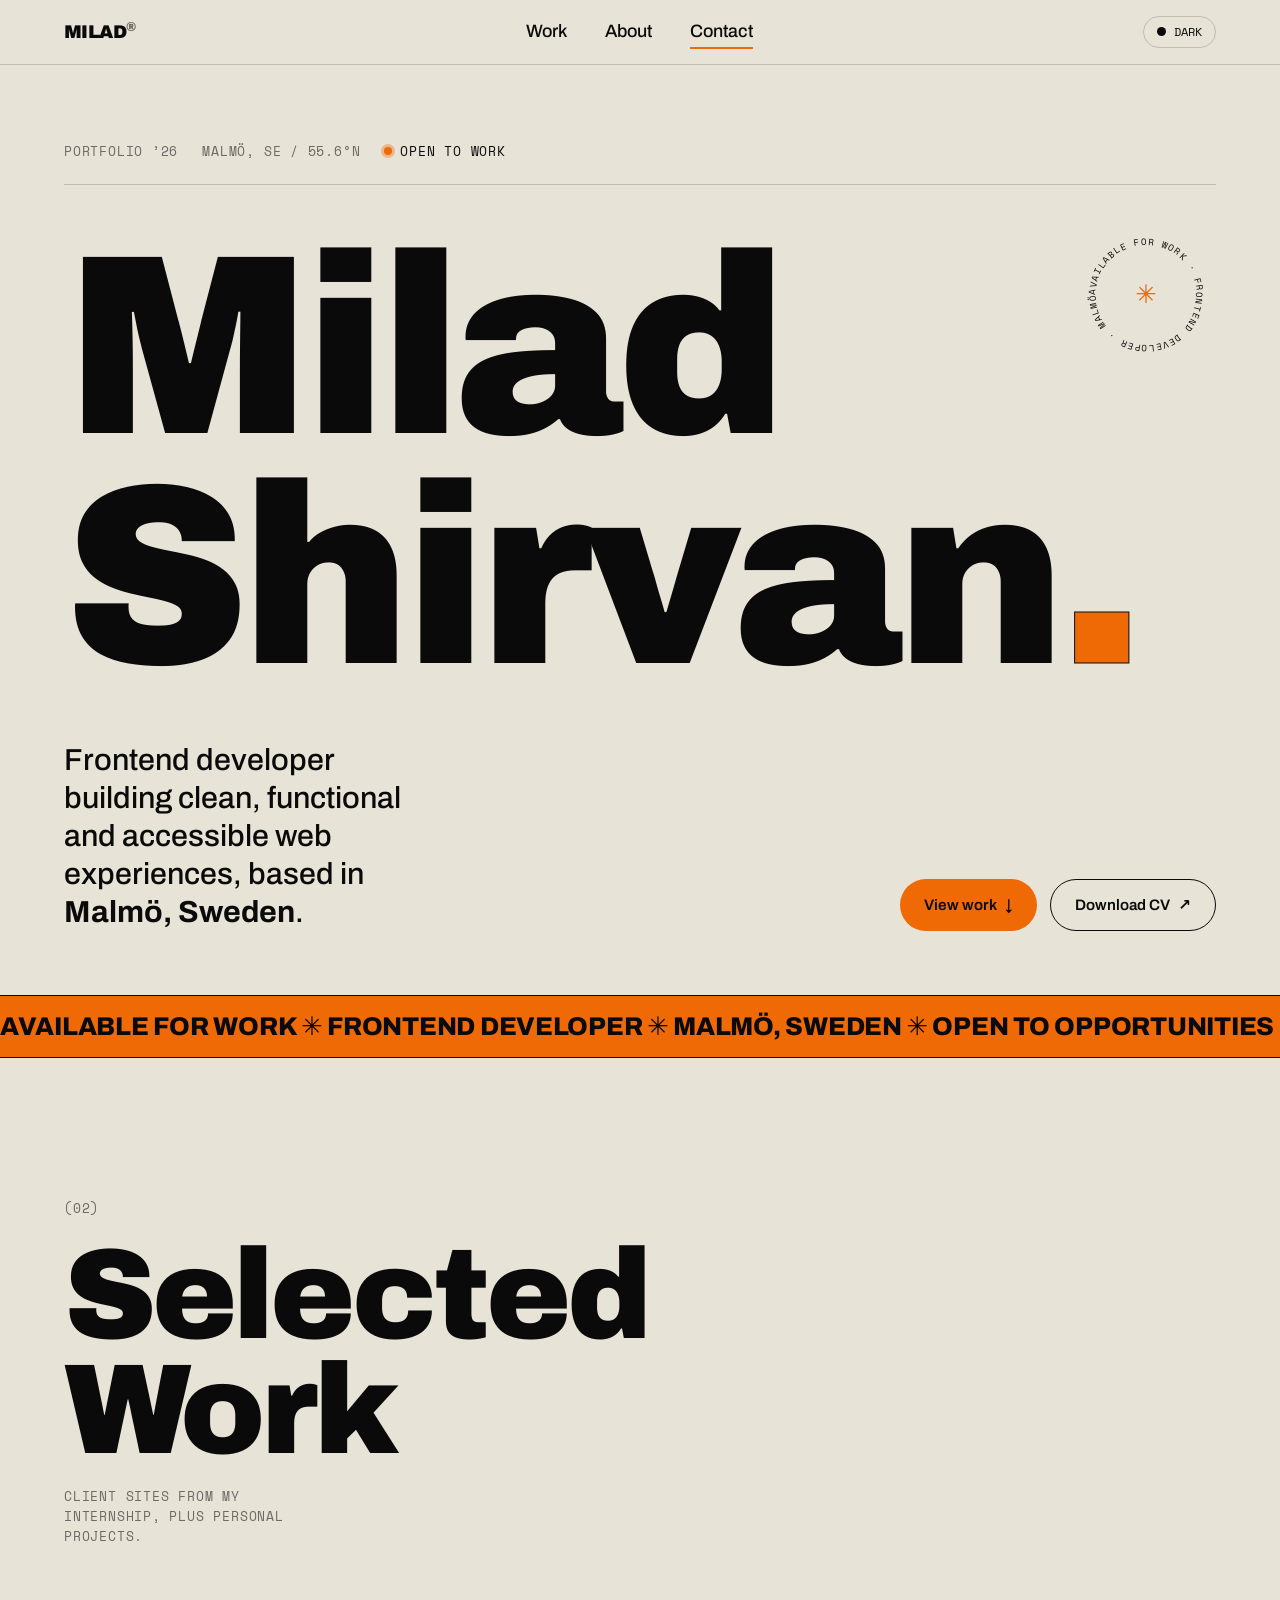
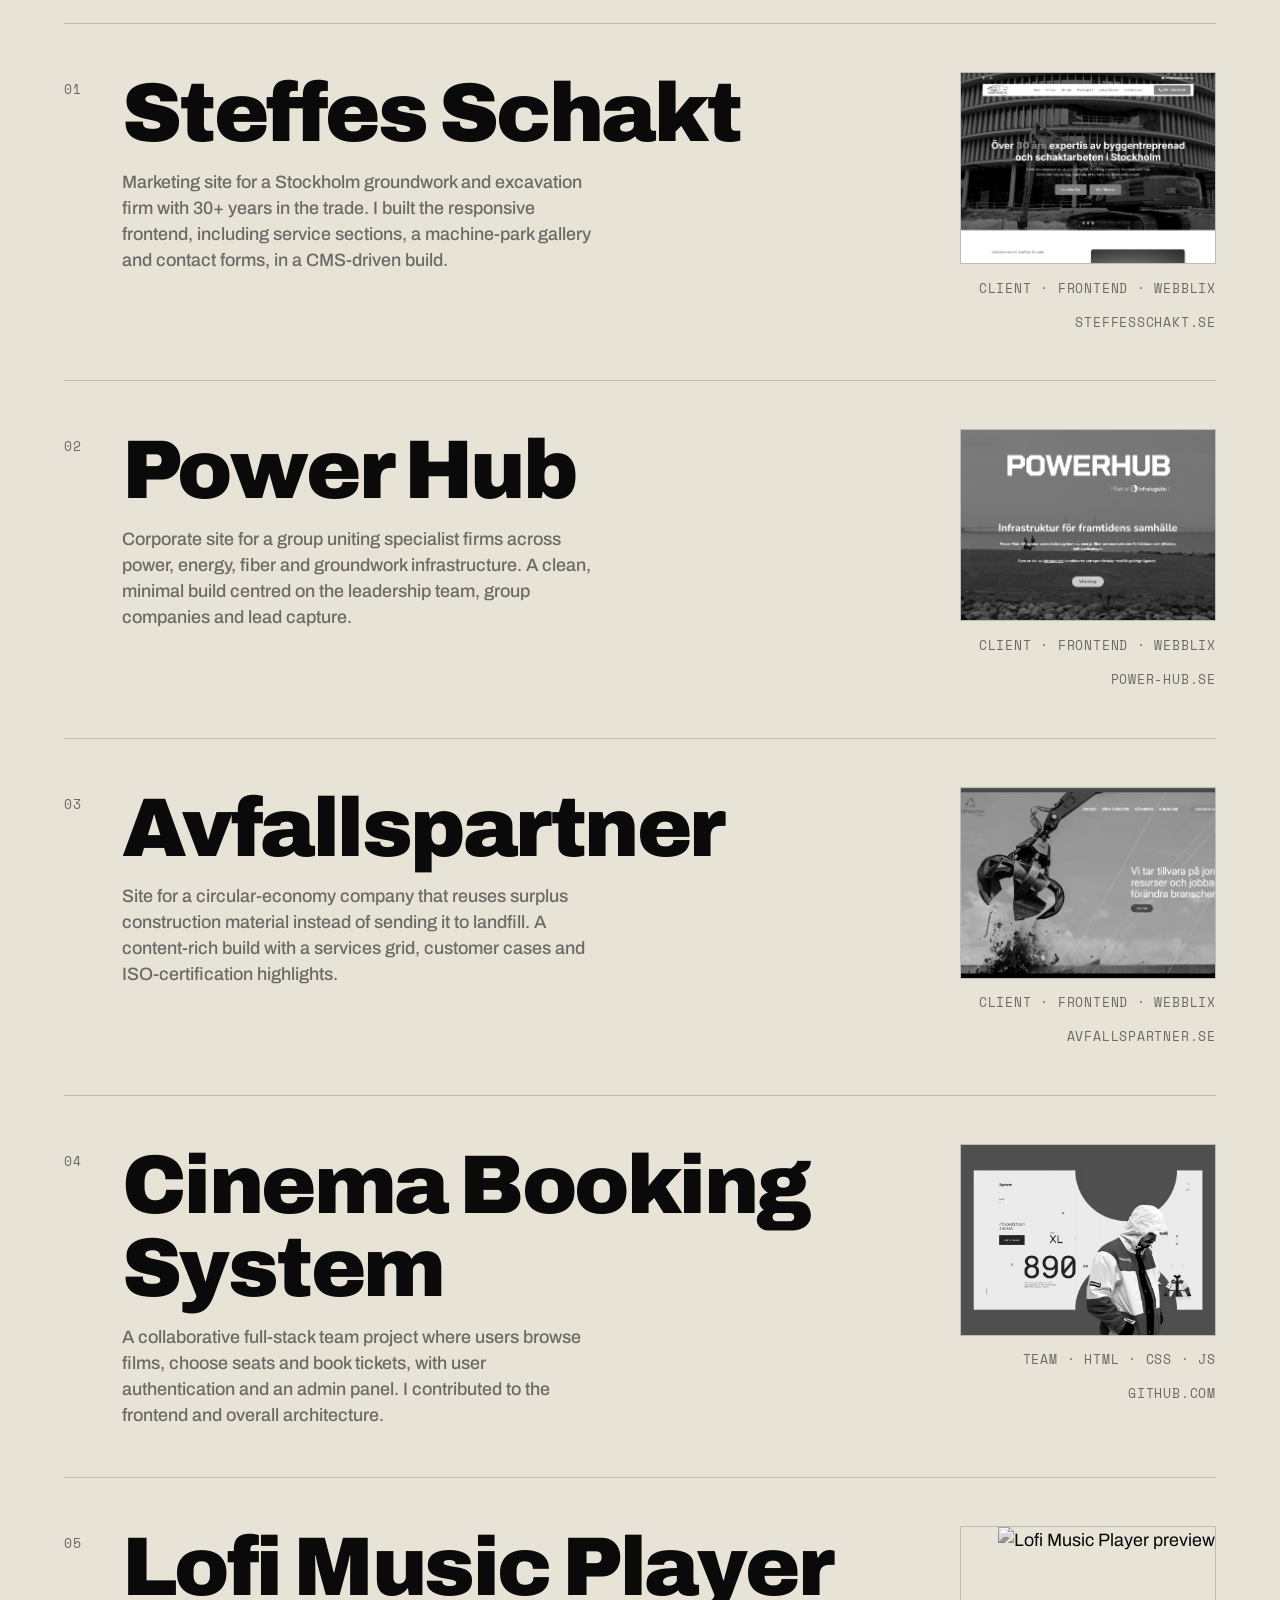
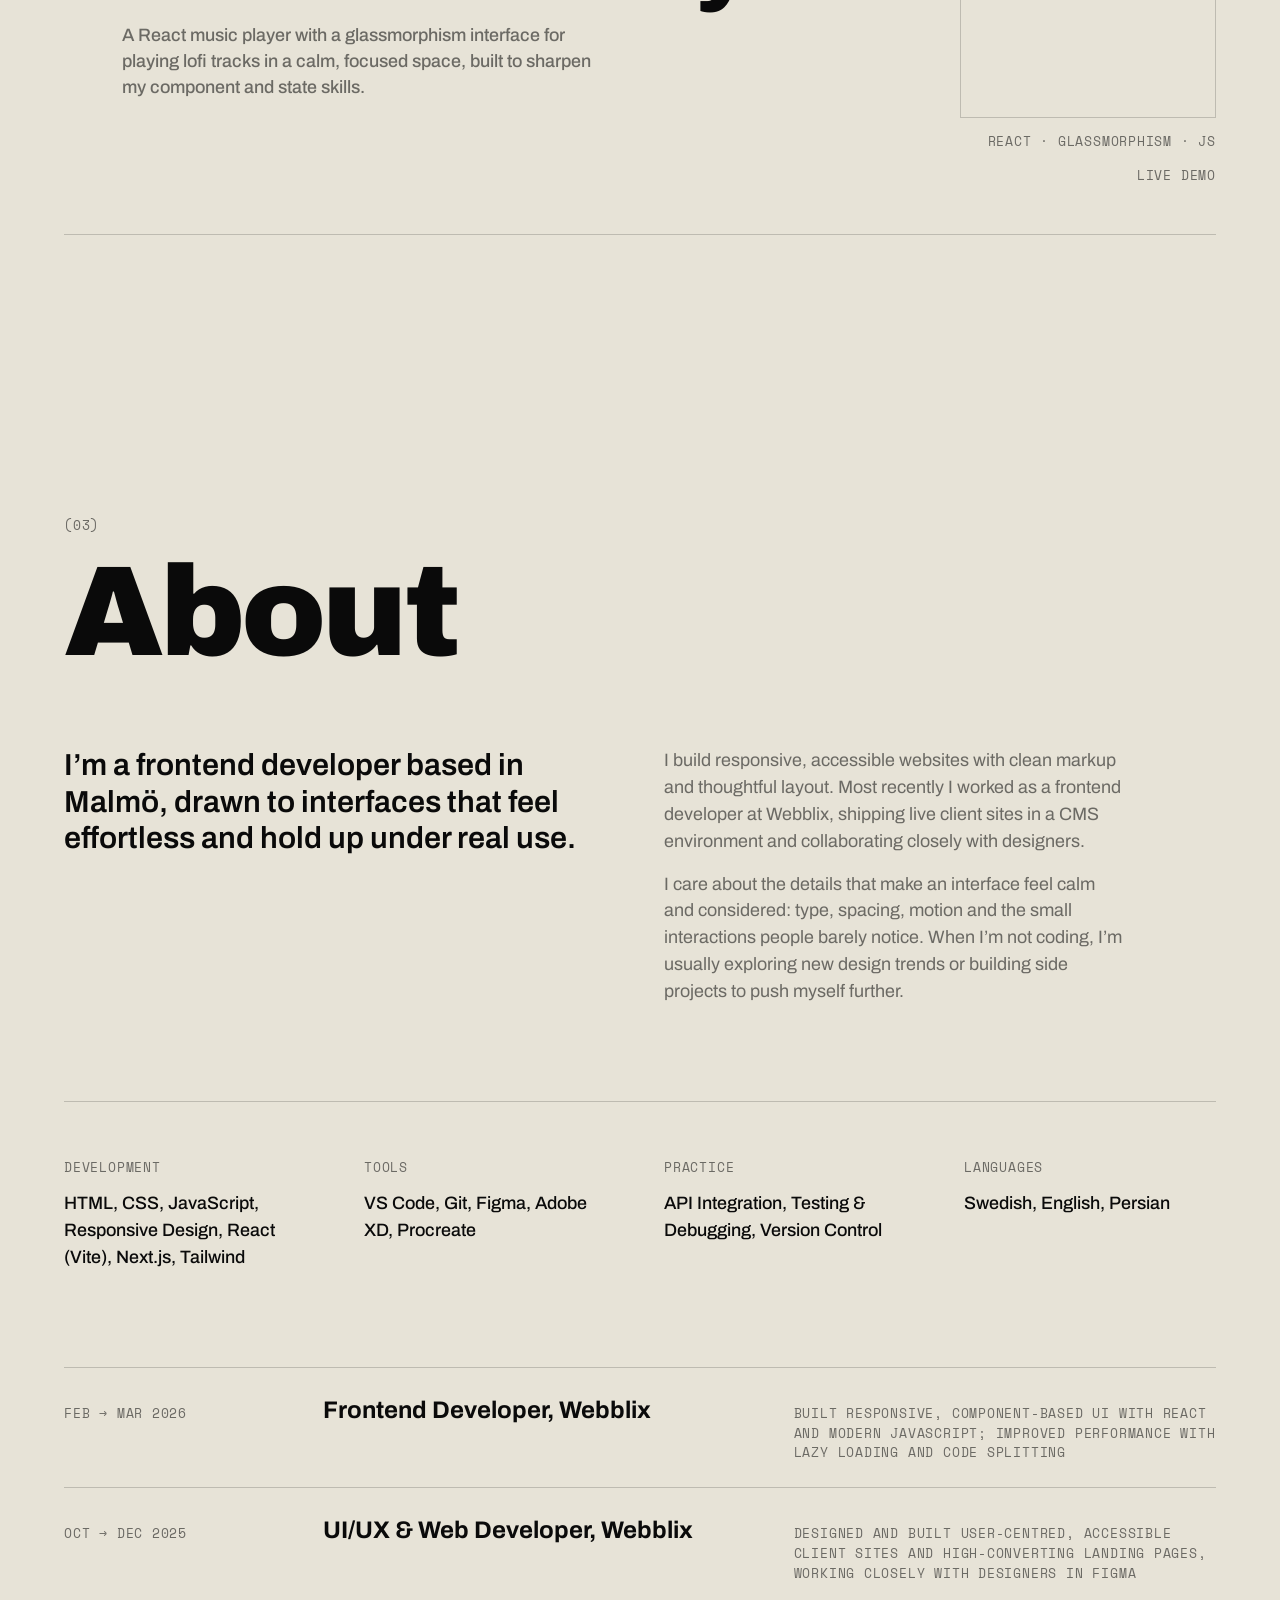
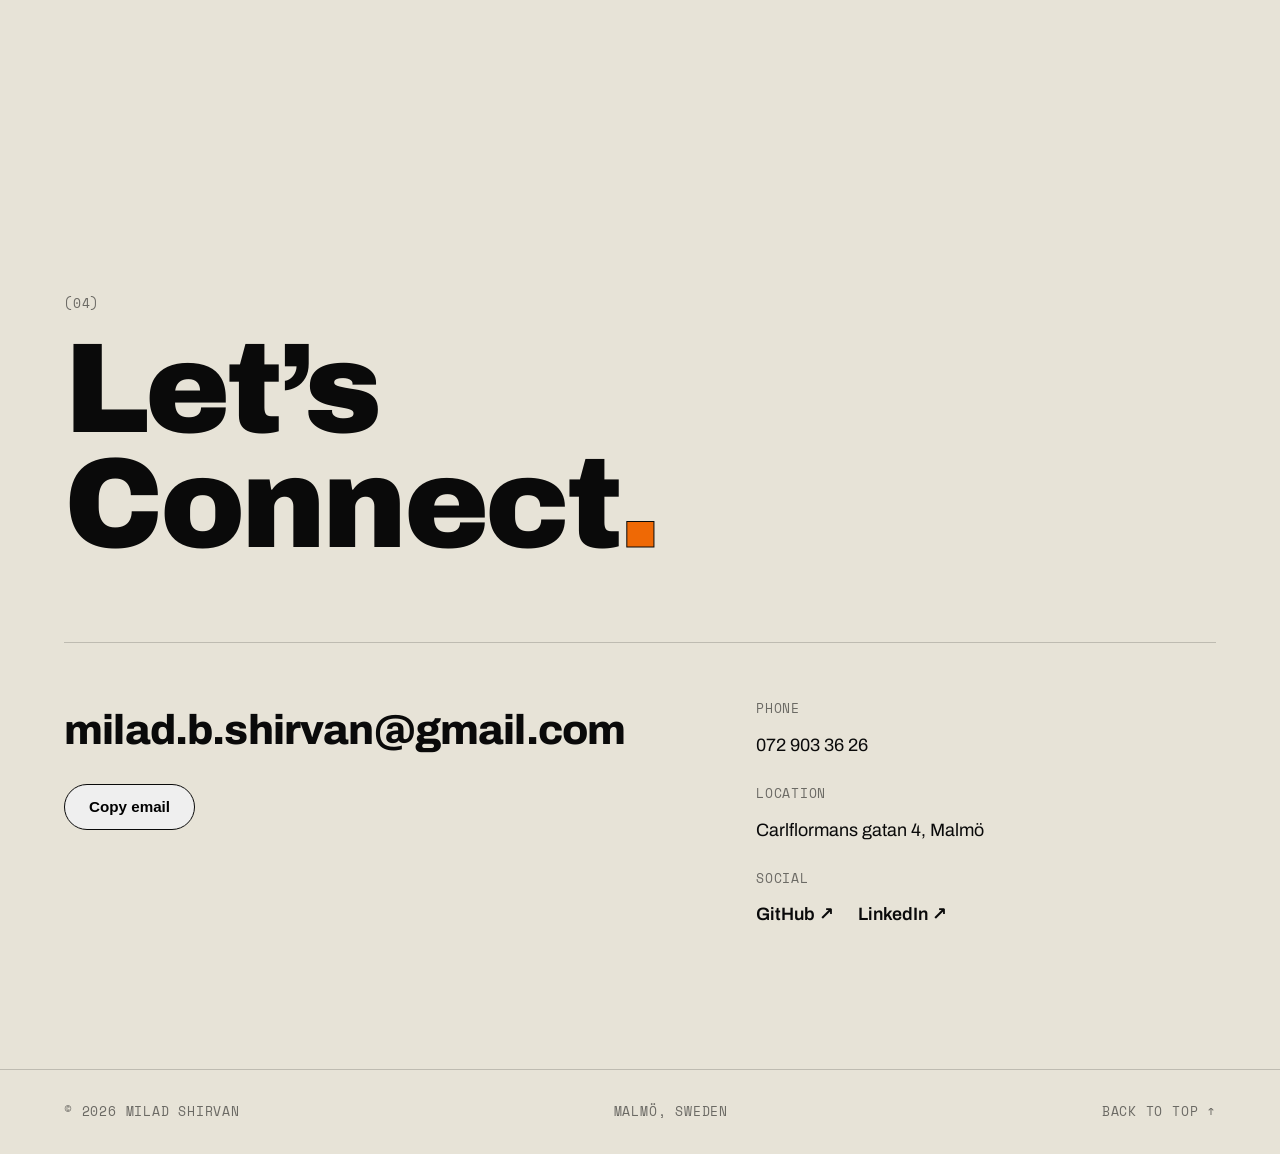
==== commit 48809de9: "Images added the pictures for the companies" ====
--- a/index.html
+++ b/index.html
@@ -135,7 +135,7 @@
               <div class="p-right">
                 <span class="p-thumb">
                   <img
-                    src="images/steffes.png"
+                    src="images/steffesschakt.png"
                     alt="Steffes Schakt website preview"
                     loading="lazy"
                   />
@@ -161,7 +161,7 @@
               <div class="p-right">
                 <span class="p-thumb">
                   <img
-                    src="images/powerhub.png"
+                    src="images/power-hub.png"
                     alt="Power Hub website preview"
                     loading="lazy"
                   />
@@ -221,7 +221,7 @@
               <div class="p-right">
                 <span class="p-thumb">
                   <img
-                    src="images/project-1.png"
+                    src="images/cinemabooking.png"
                     alt="Cinema Booking System preview"
                     loading="lazy"
                   />
@@ -250,7 +250,7 @@
               <div class="p-right">
                 <span class="p-thumb">
                   <img
-                    src="images/project-2.png"
+                    src="images/Lofi.png"
                     alt="Lofi Music Player preview"
                     loading="lazy"
                   />
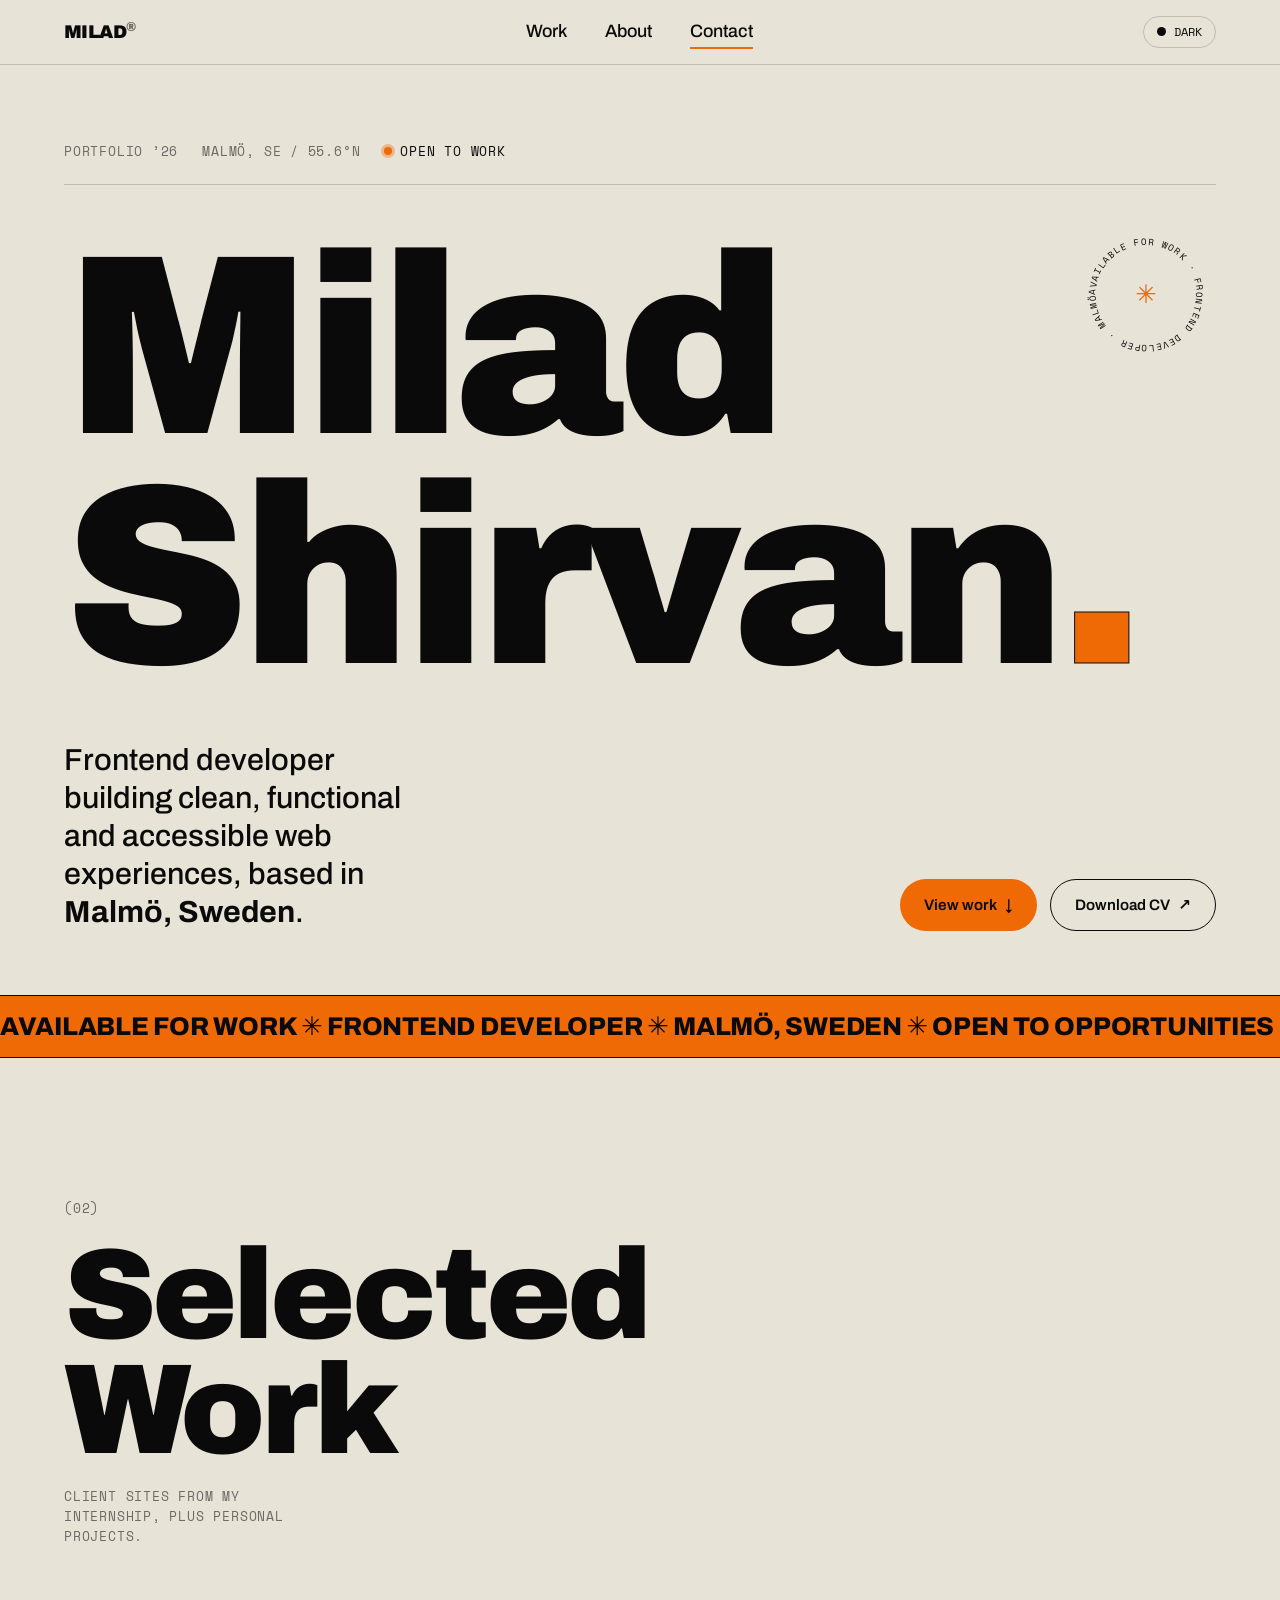
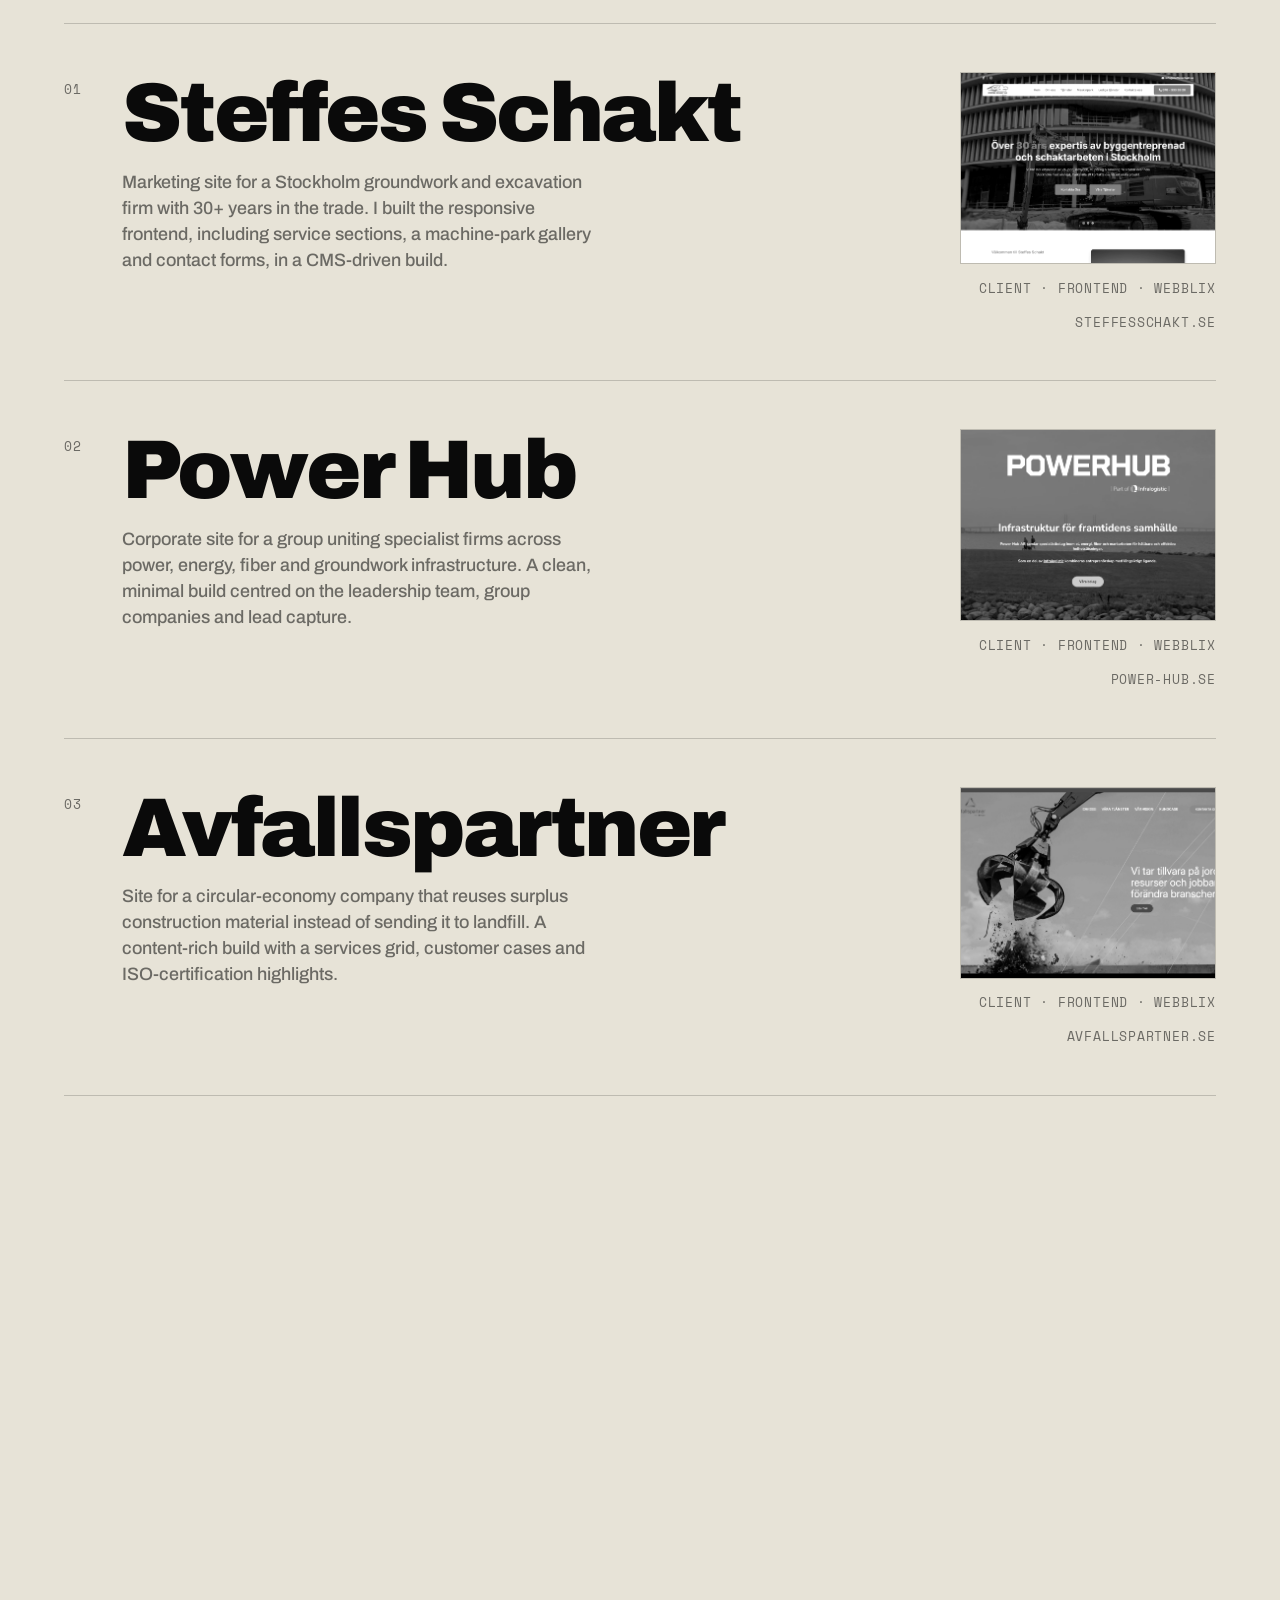
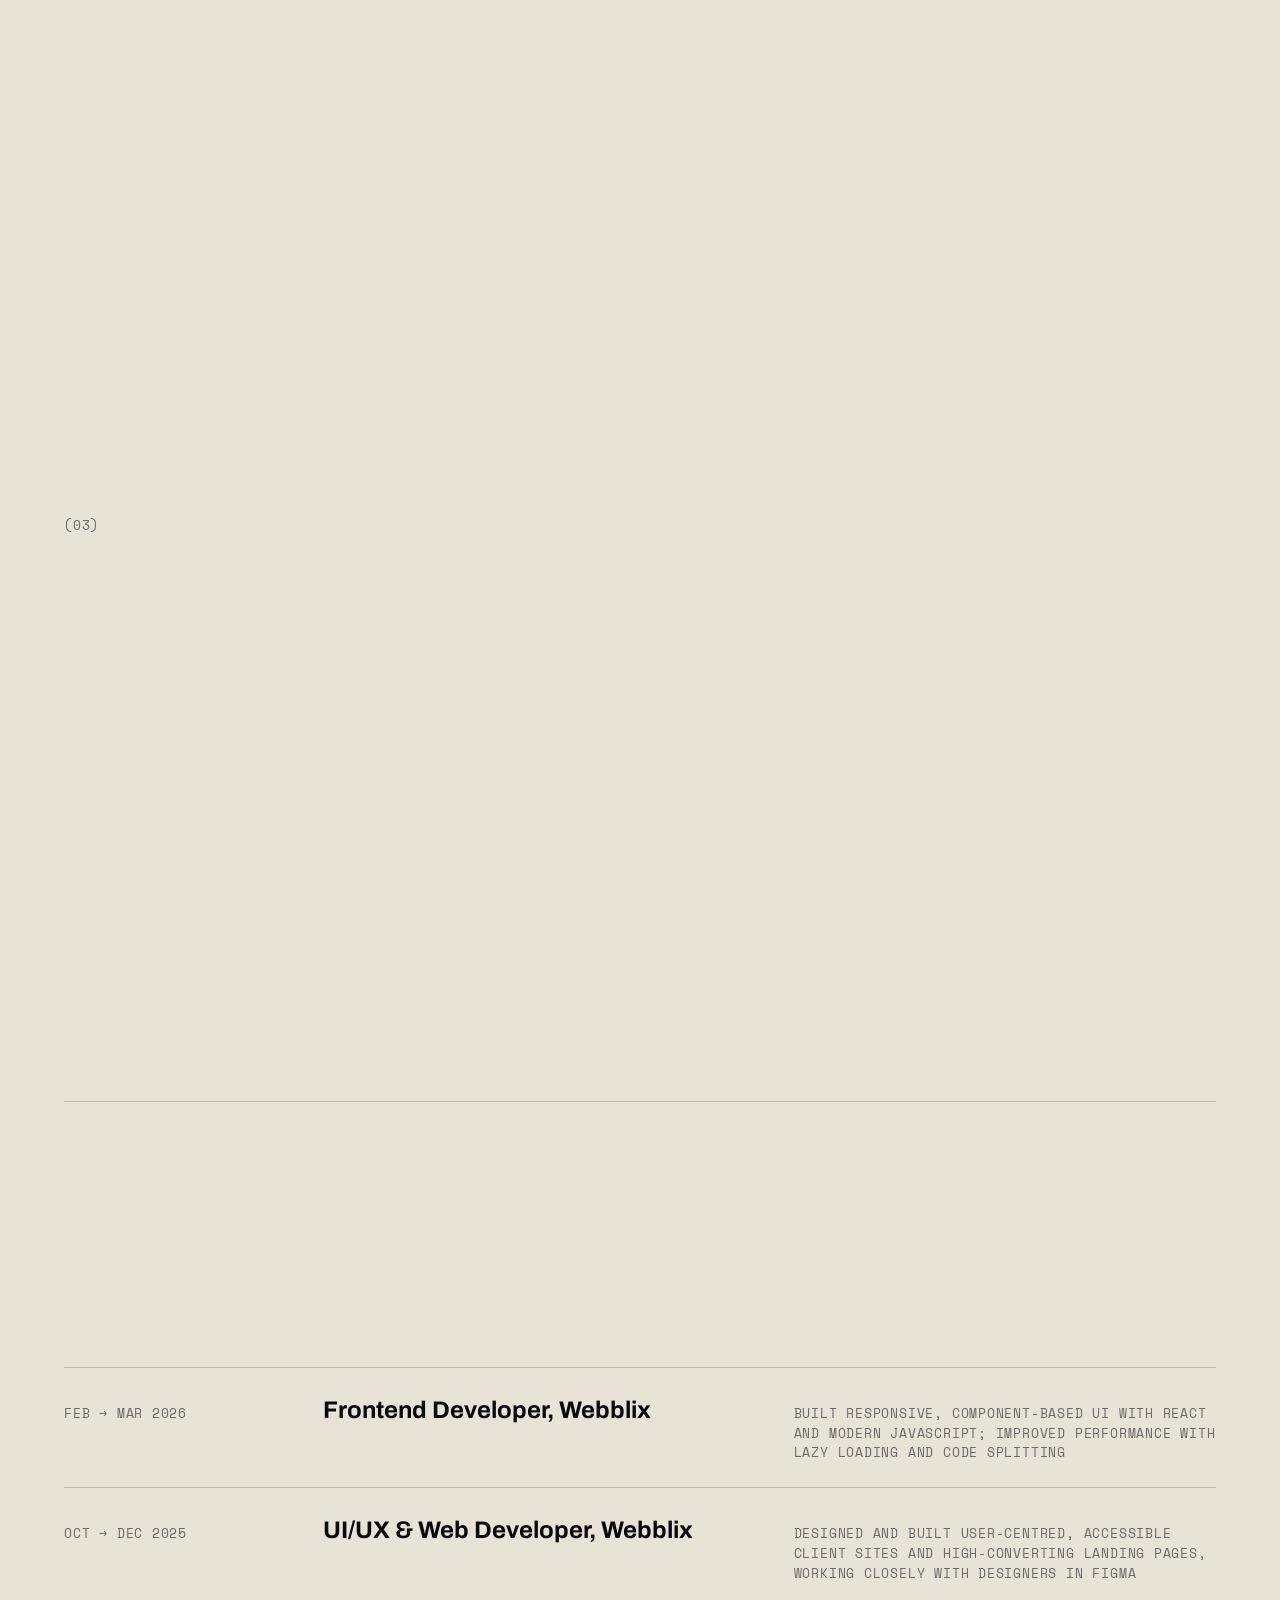
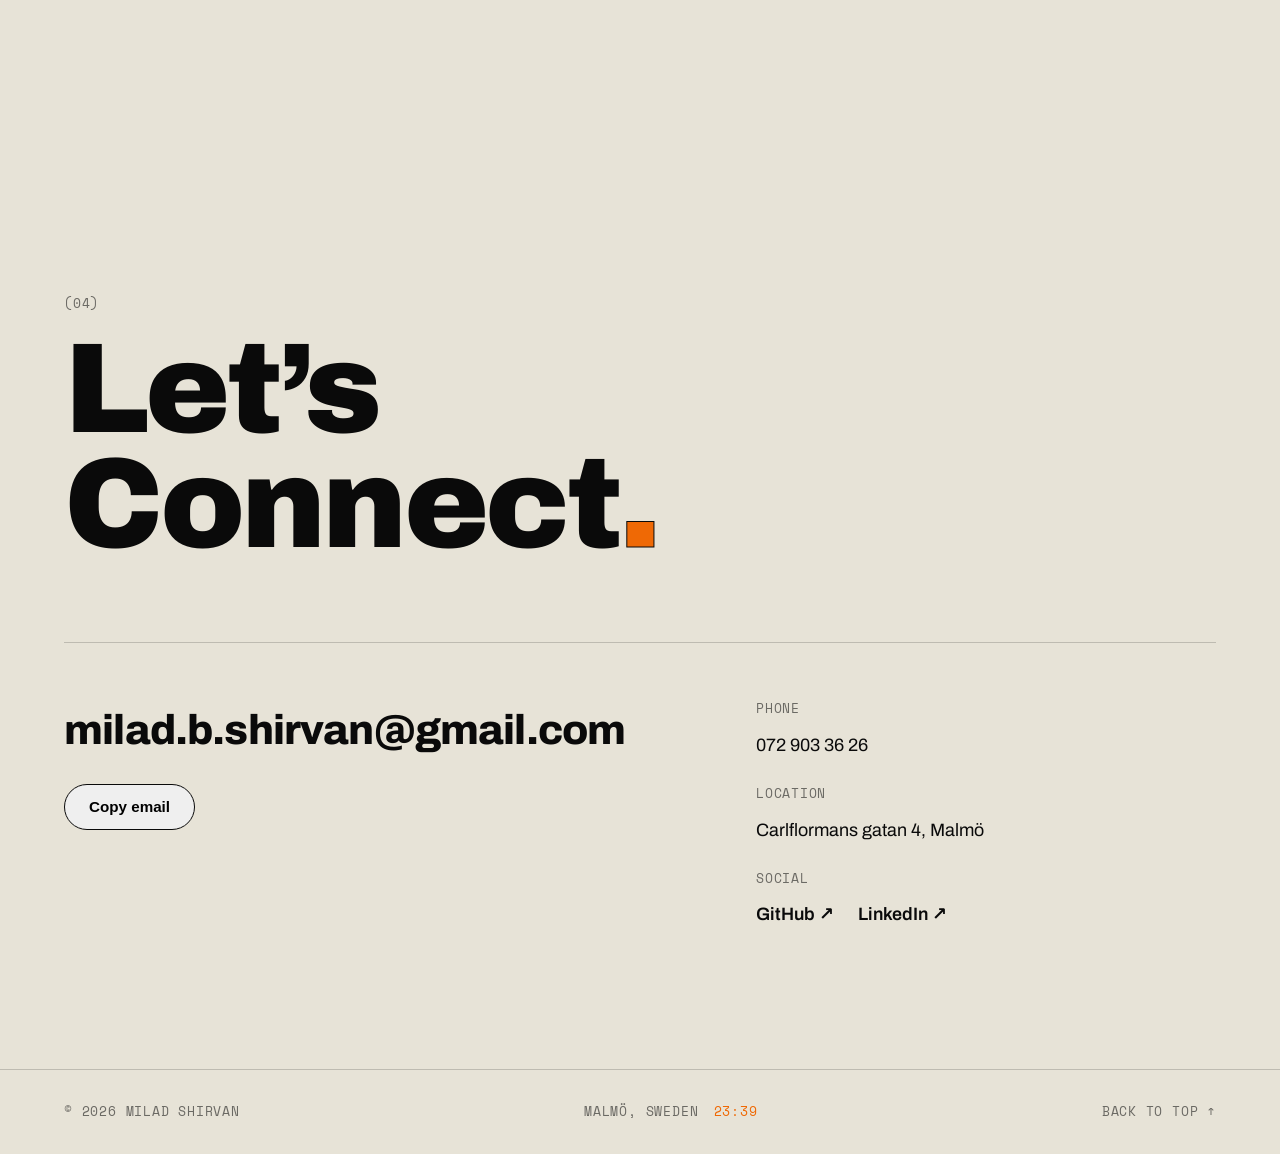
==== commit a7c98f72: "Some new changes added the loading to the site and some new animations." ====
--- a/index.html
+++ b/index.html
@@ -9,6 +9,24 @@
       content="Milad Shirvan, frontend developer based in Malmö, Sweden. Clean, functional, accessible web experiences."
     />
 
+    <link rel="icon" href="favicon.svg" type="image/svg+xml" />
+    <meta name="theme-color" content="#0A0A0A" />
+
+    <meta property="og:type" content="website" />
+    <meta property="og:title" content="Milad Shirvan · Frontend Developer" />
+    <meta
+      property="og:description"
+      content="Frontend developer based in Malmö, Sweden. Clean, functional, accessible web experiences."
+    />
+    <meta property="og:image" content="og-image.png" />
+    <meta name="twitter:card" content="summary_large_image" />
+    <meta name="twitter:title" content="Milad Shirvan · Frontend Developer" />
+    <meta
+      name="twitter:description"
+      content="Frontend developer based in Malmö, Sweden."
+    />
+    <meta name="twitter:image" content="og-image.png" />
+
     <link rel="preconnect" href="https://fonts.googleapis.com" />
     <link rel="preconnect" href="https://fonts.gstatic.com" crossorigin />
     <link
@@ -18,7 +36,18 @@
 
     <link rel="stylesheet" href="style.css" />
   </head>
-  <body>
+  <body class="is-loading">
+    <!-- PRELOADER -->
+    <div class="loader" id="loader" aria-hidden="true">
+      <span class="loader-mark mono">MILAD&reg;</span>
+      <span class="loader-count mono" id="loaderCount">000</span>
+    </div>
+
+    <!-- CUSTOM CURSOR -->
+    <div class="cursor" id="cursor" aria-hidden="true">
+      <span class="cursor-dot"></span>
+    </div>
+
     <!-- NAV -->
     <header class="nav">
       <a href="#top" class="wordmark">MILAD<span>&reg;</span></a>
@@ -56,9 +85,13 @@
           <span class="mono status"><i class="dot"></i>Open to work</span>
         </div>
 
-        <h1 class="hero-title reveal">
-          <span class="line">Milad</span>
-          <span class="line">Shirvan<span class="accent-dot">.</span></span>
+        <h1 class="hero-title">
+          <span class="line-wrap"><span class="line">Milad</span></span>
+          <span class="line-wrap"
+            ><span class="line"
+              >Shirvan<span class="accent-dot">.</span></span
+            ></span
+          >
         </h1>
 
         <div class="hero-bottom">
@@ -393,7 +426,9 @@
     <!-- FOOTER -->
     <footer class="footer container-x">
       <span class="mono">© <span id="year"></span> Milad Shirvan</span>
-      <span class="mono">Malmö, Sweden</span>
+      <span class="mono"
+        >Malmö, Sweden <span class="clock" id="clock"></span
+      ></span>
       <a href="#top" class="mono back-top">Back to top ↑</a>
     </footer>
 
--- a/style.css
+++ b/style.css
@@ -91,6 +91,73 @@
   outline-offset: 3px;
 }
 
+/* ===== PRELOADER ===== */
+.loader {
+  position: fixed;
+  inset: 0;
+  z-index: 100;
+  background: #0a0a0a;
+  display: flex;
+  align-items: flex-end;
+  justify-content: space-between;
+  padding: clamp(1.5rem, 5vw, 4rem);
+  color: #edeae0;
+  transition: transform 0.9s cubic-bezier(0.76, 0, 0.24, 1);
+}
+.loader.done {
+  transform: translateY(-100%);
+}
+.loader-mark {
+  font-size: 1rem;
+  letter-spacing: 0.04em;
+}
+.loader-count {
+  font-size: clamp(4rem, 18vw, 13rem);
+  font-weight: 700;
+  line-height: 0.8;
+  color: var(--accent);
+}
+.is-loading {
+  overflow: hidden;
+}
+
+/* ===== CUSTOM CURSOR ===== */
+.cursor {
+  position: fixed;
+  top: 0;
+  left: 0;
+  z-index: 90;
+  pointer-events: none;
+  mix-blend-mode: difference;
+  opacity: 0;
+  transition: opacity 0.3s ease;
+}
+.cursor-dot {
+  position: absolute;
+  top: 0;
+  left: 0;
+  width: 34px;
+  height: 34px;
+  border-radius: 50%;
+  border: 1px solid #fff;
+  transform: translate(-50%, -50%) scale(1);
+  transition:
+    width 0.25s ease,
+    height 0.25s ease,
+    background 0.25s ease,
+    transform 0.12s ease;
+}
+.cursor.active .cursor-dot {
+  width: 62px;
+  height: 62px;
+  background: #fff;
+}
+html.has-cursor,
+html.has-cursor a,
+html.has-cursor button {
+  cursor: none;
+}
+
 /* ===== NAV ===== */
 .nav {
   position: sticky;
@@ -227,8 +294,20 @@
   font-size: var(--step-hero);
   margin: clamp(1.5rem, 4vw, 3rem) 0;
 }
+.hero-title .line-wrap {
+  display: block;
+  overflow: hidden;
+}
 .hero-title .line {
   display: block;
+  transform: translateY(115%);
+  transition: transform 1s cubic-bezier(0.16, 1, 0.3, 1);
+}
+.loaded .hero-title .line {
+  transform: none;
+}
+.loaded .hero-title .line-wrap:nth-child(2) .line {
+  transition-delay: 0.12s;
 }
 .accent-dot {
   color: var(--accent);
@@ -593,6 +672,10 @@
 }
 .back-top:hover {
   color: var(--ink);
+}
+.clock {
+  color: var(--accent);
+  margin-left: 0.4rem;
 }
 
 /* ===== REVEAL ===== */
@@ -693,4 +776,14 @@
     transform: none;
     transition: none;
   }
-}
+  .hero-title .line {
+    transform: none;
+    transition: none;
+  }
+  .loader {
+    transition: none;
+  }
+  .cursor {
+    display: none;
+  }
+}
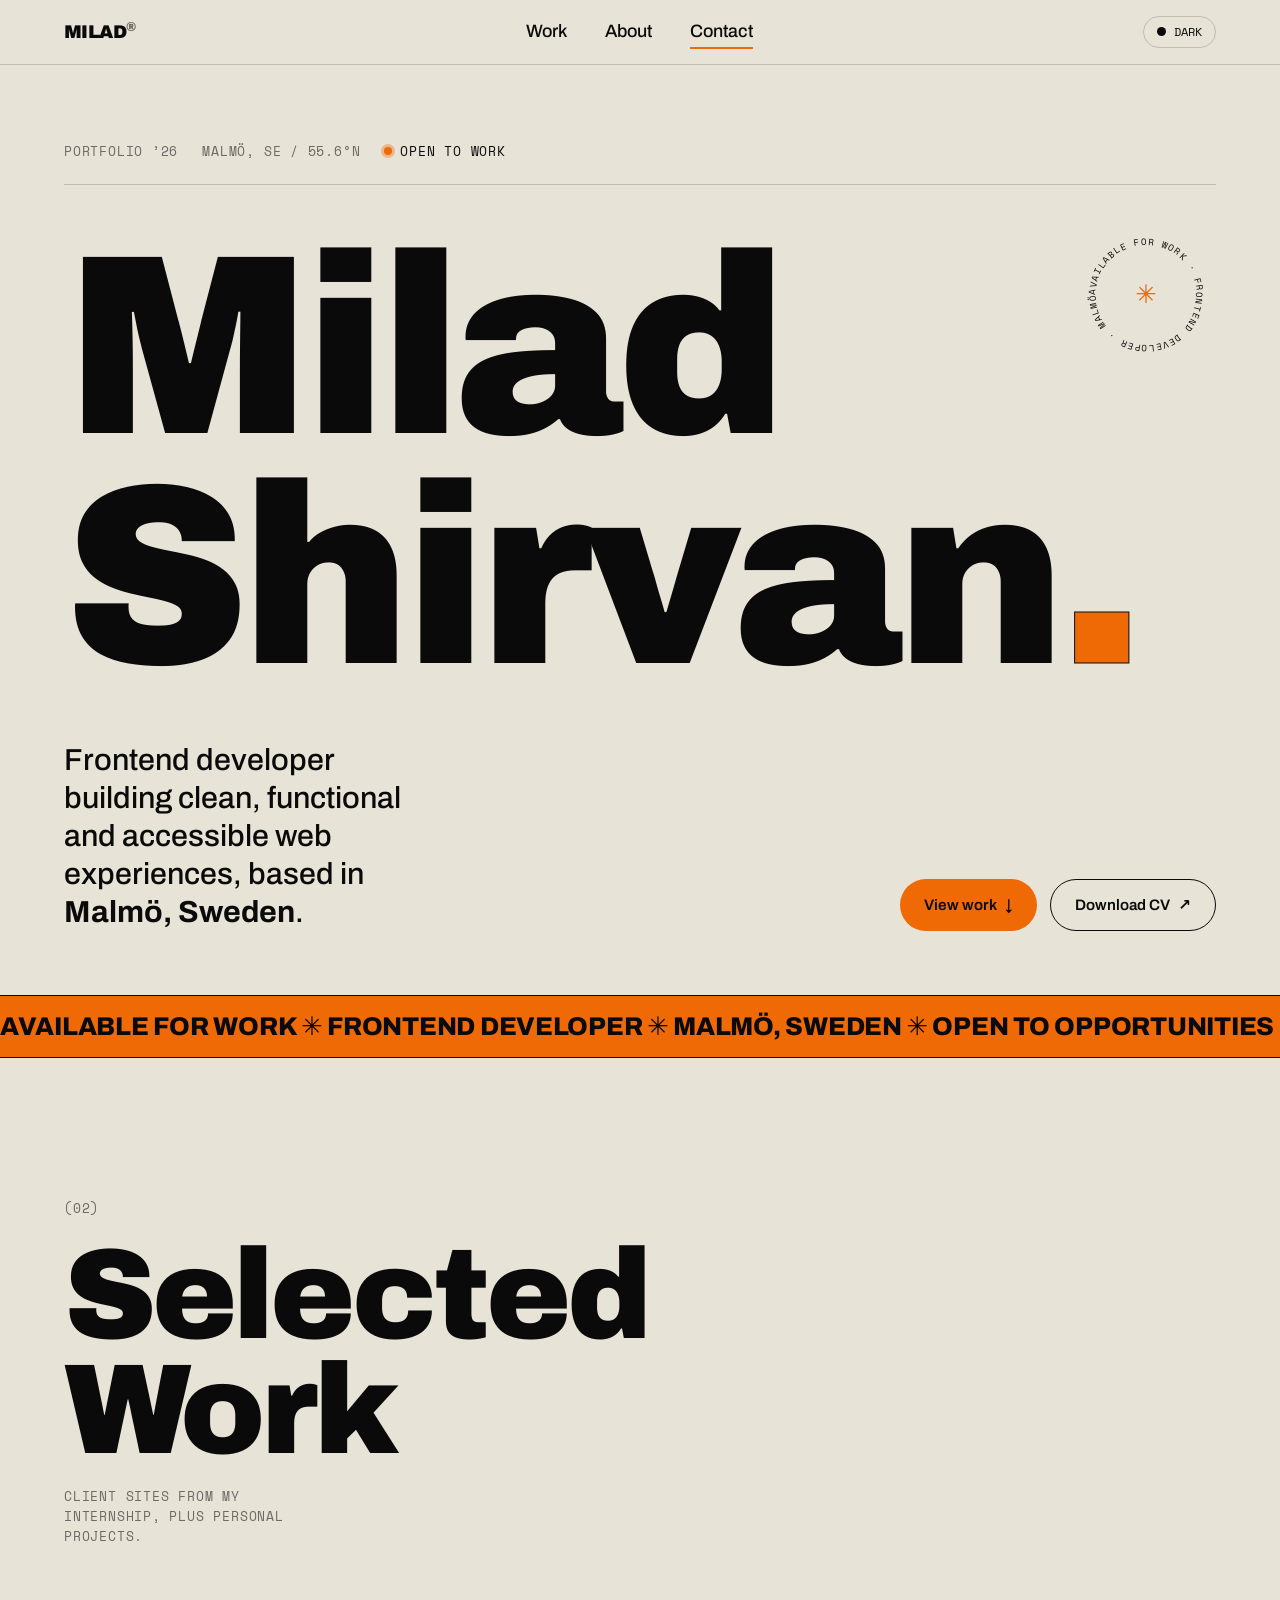
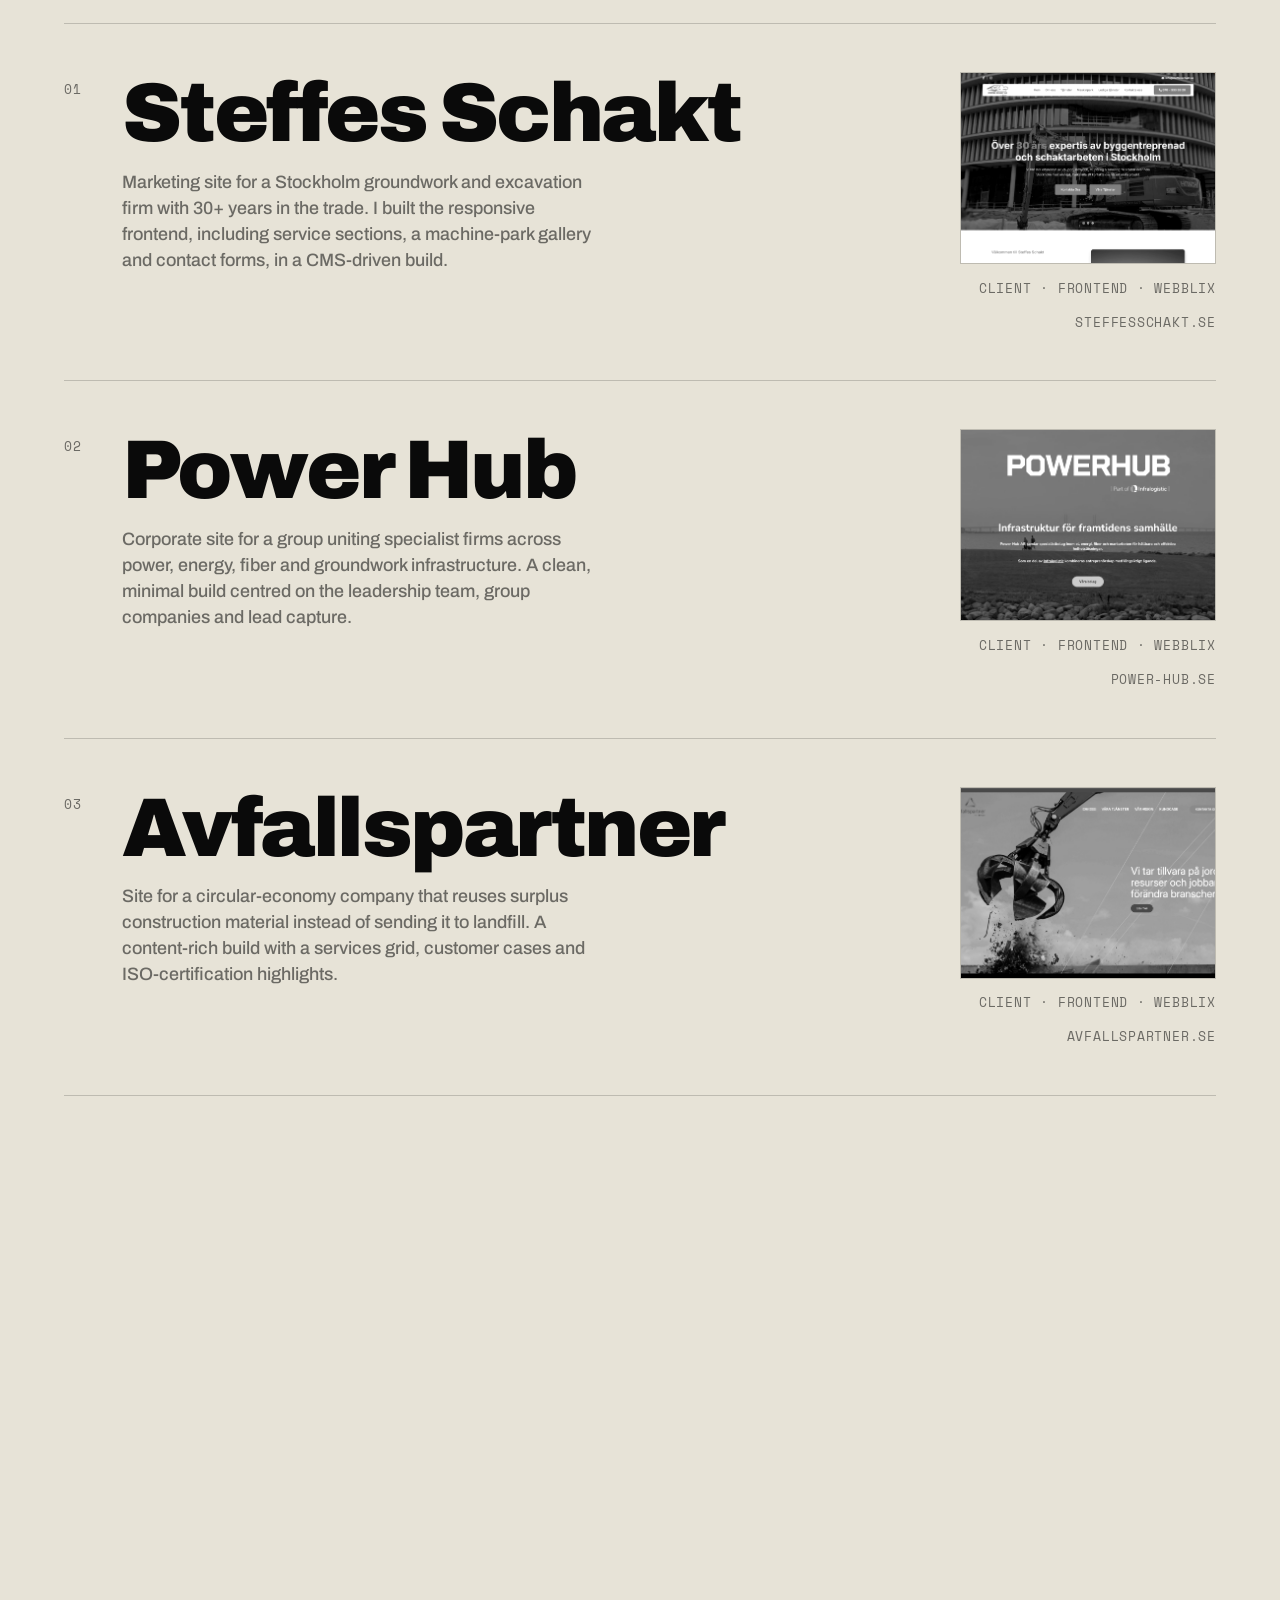
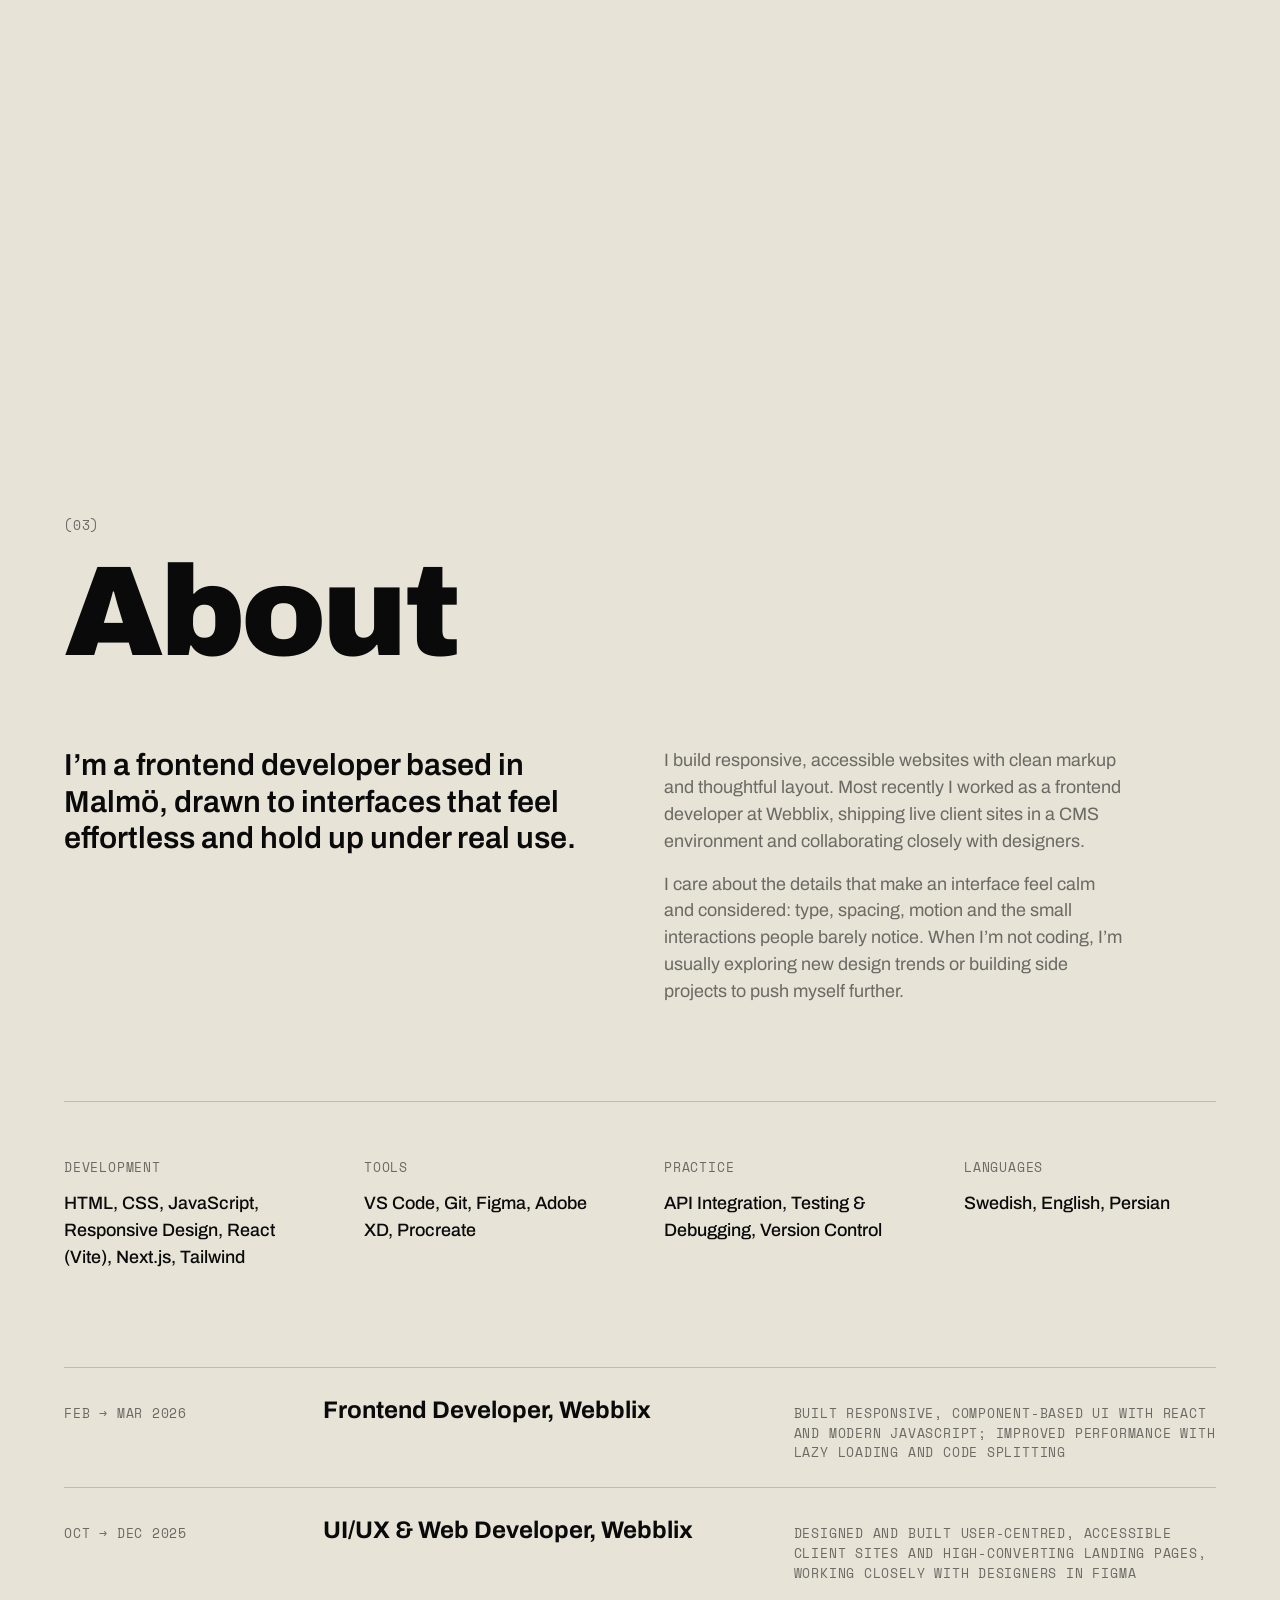
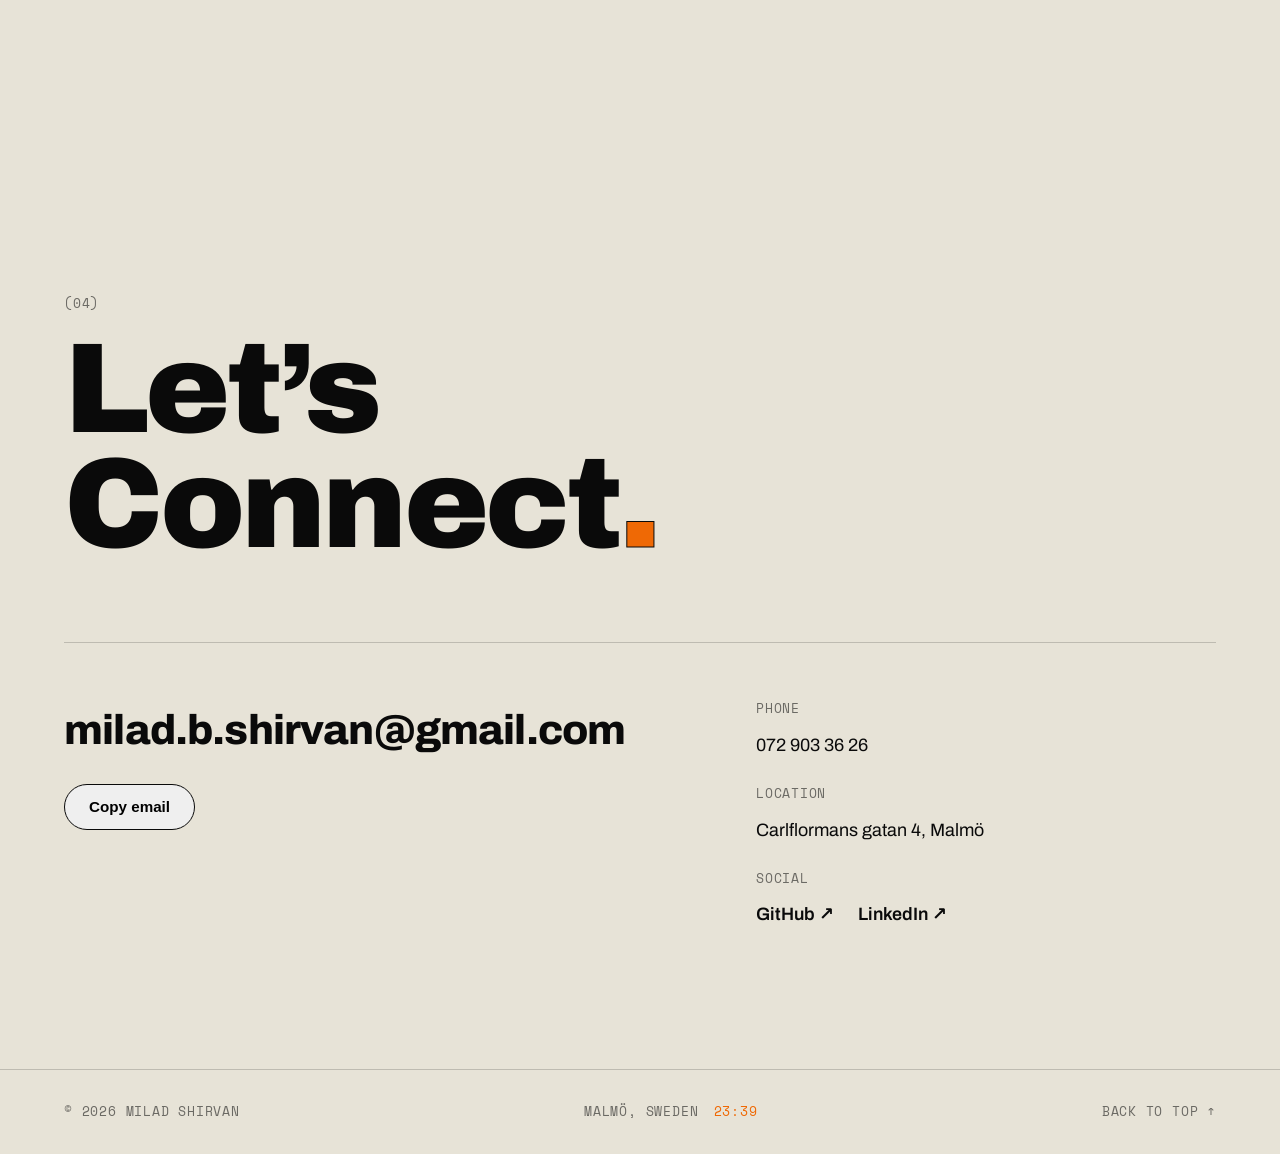
==== commit 952ea51e: "Favicon Added the favicon." ====
--- a/index.html
+++ b/index.html
@@ -9,7 +9,7 @@
       content="Milad Shirvan, frontend developer based in Malmö, Sweden. Clean, functional, accessible web experiences."
     />
 
-    <link rel="icon" href="favicon.svg" type="image/svg+xml" />
+    <link rel="icon" href="images/favicon.svg" type="image/svg+xml" />
     <meta name="theme-color" content="#0A0A0A" />
 
     <meta property="og:type" content="website" />
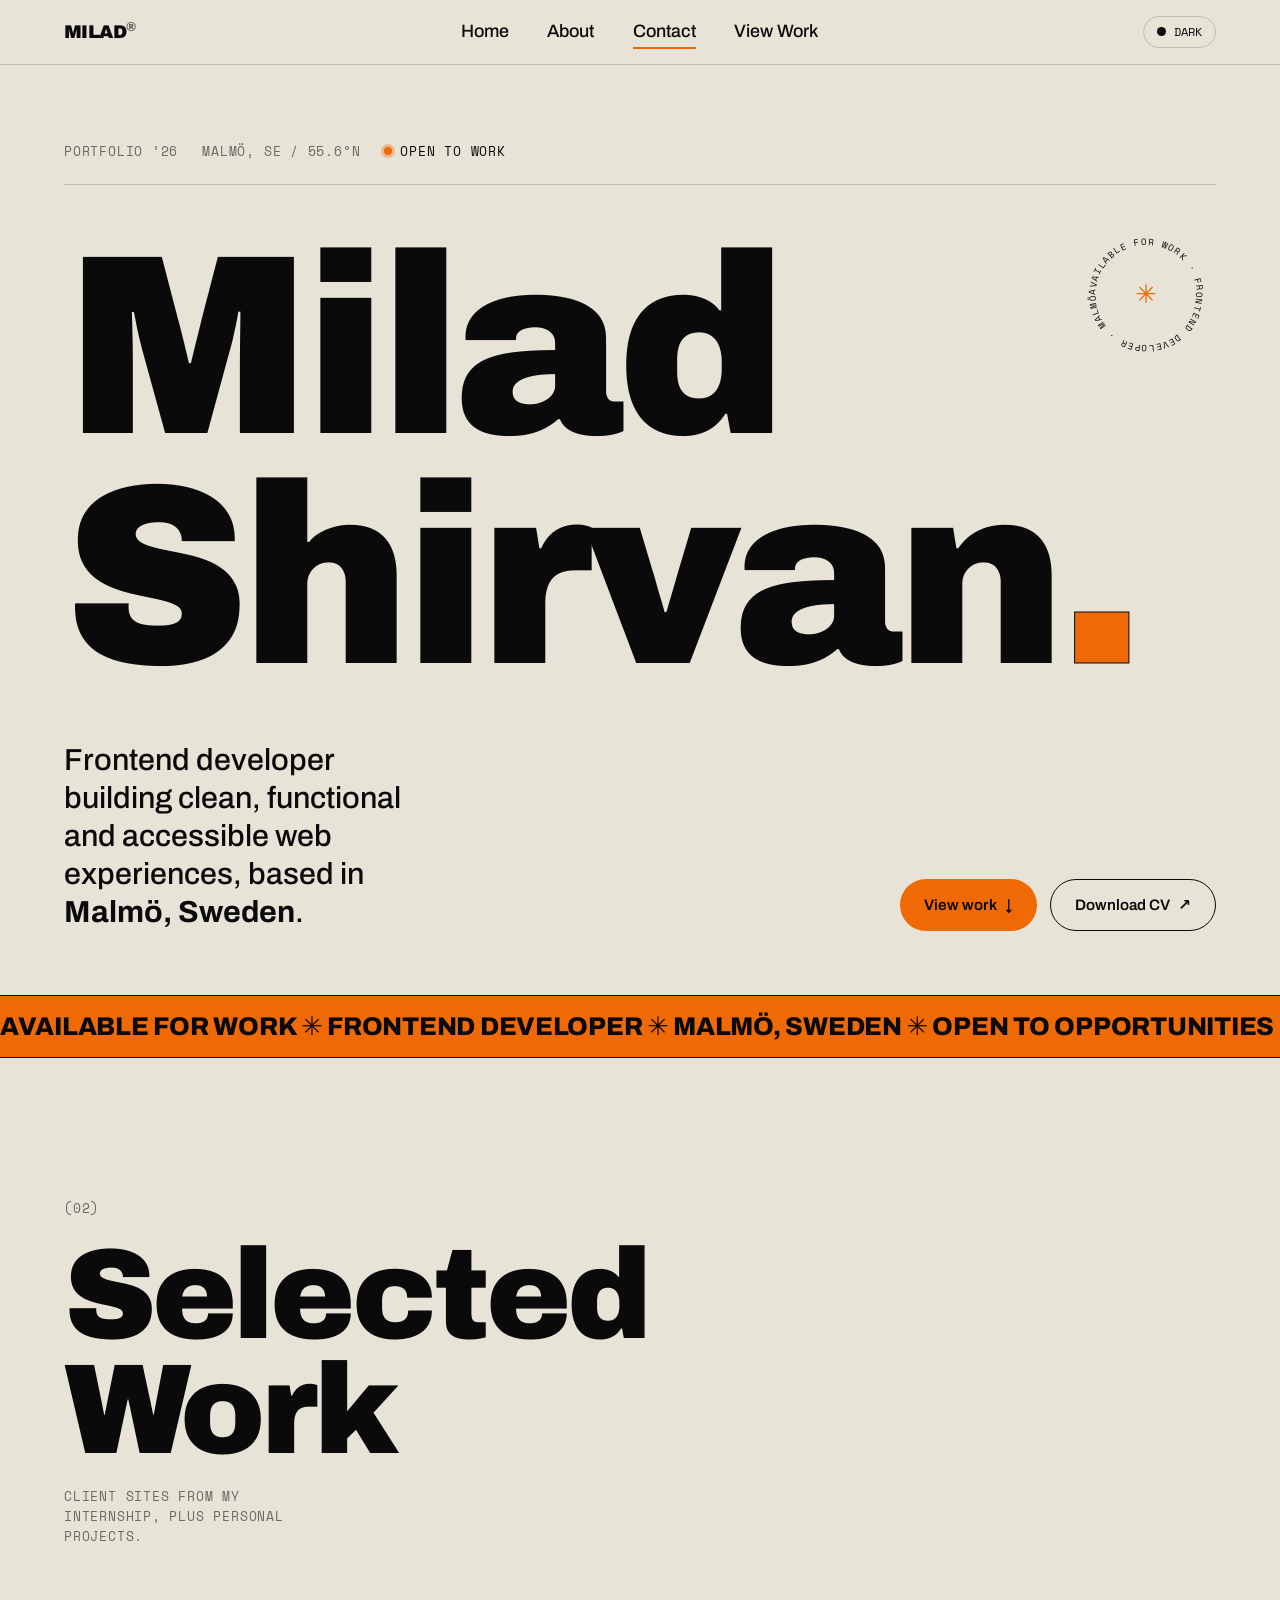
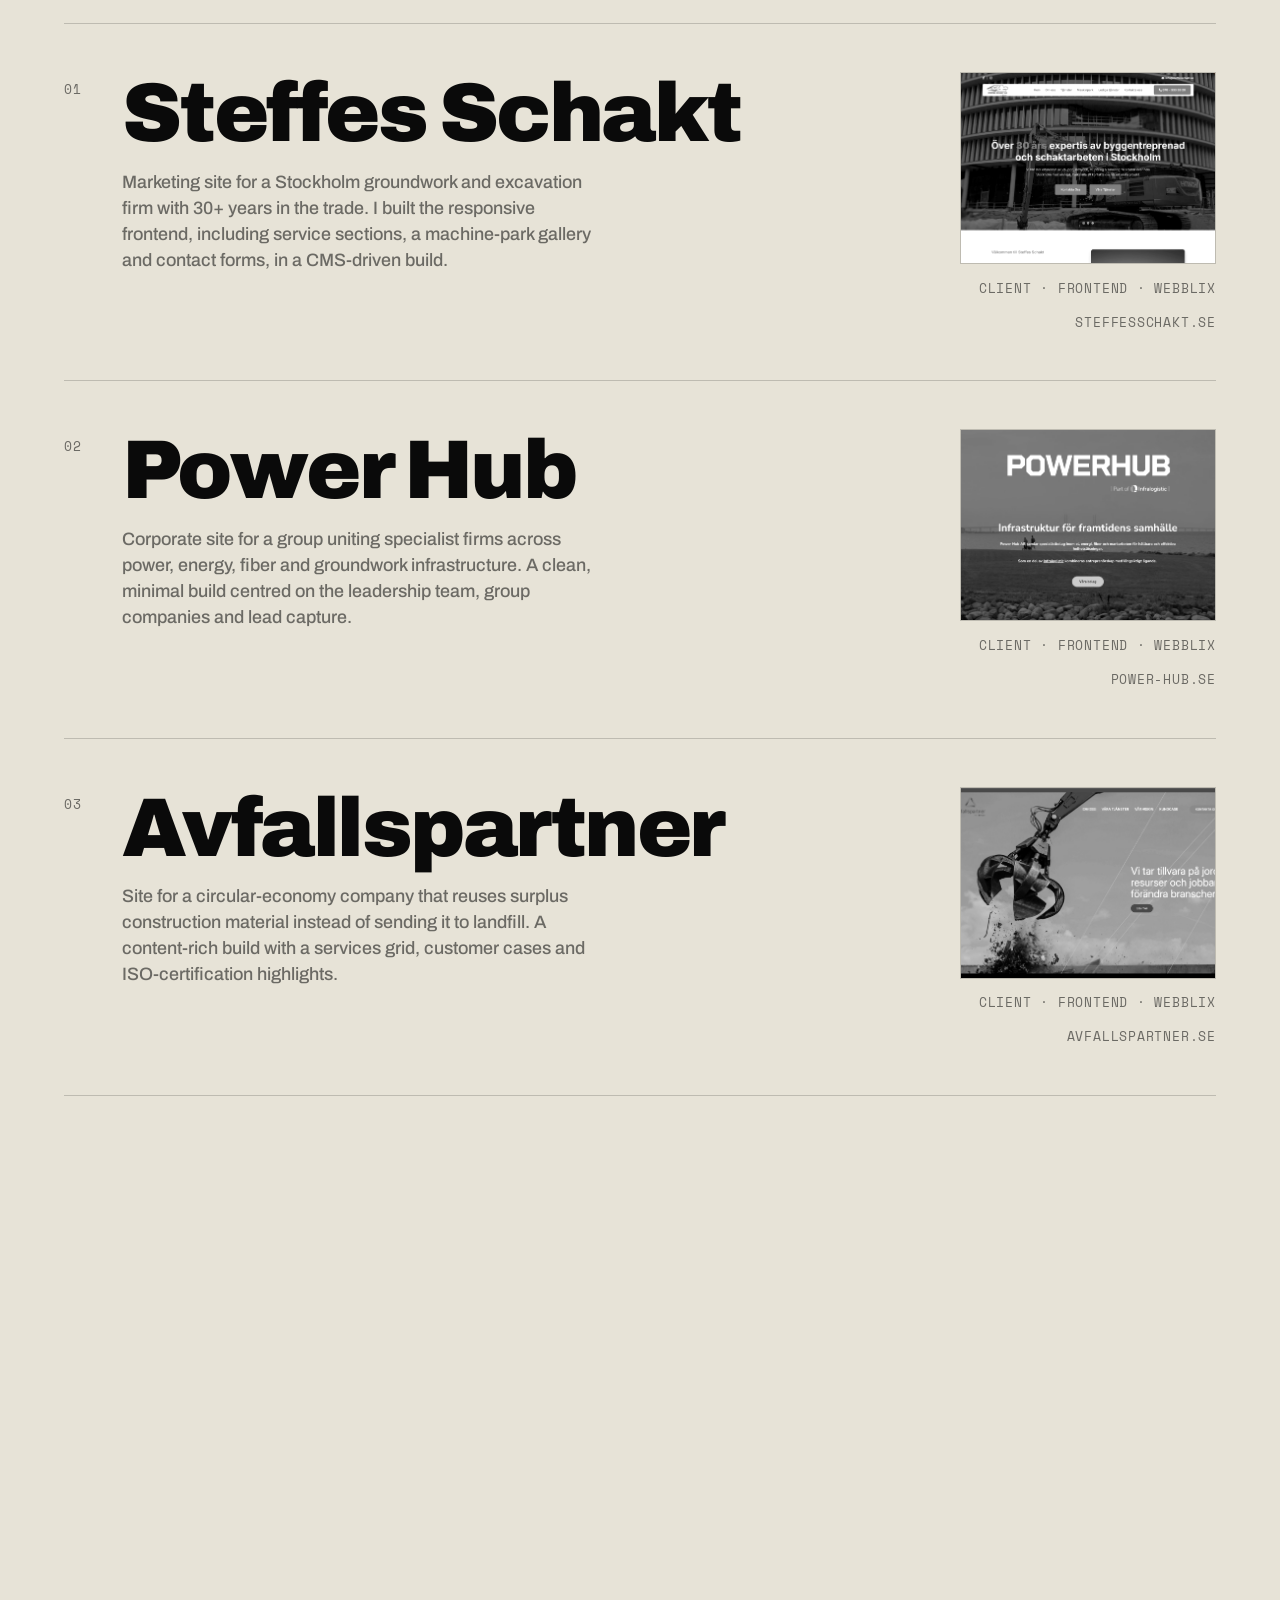
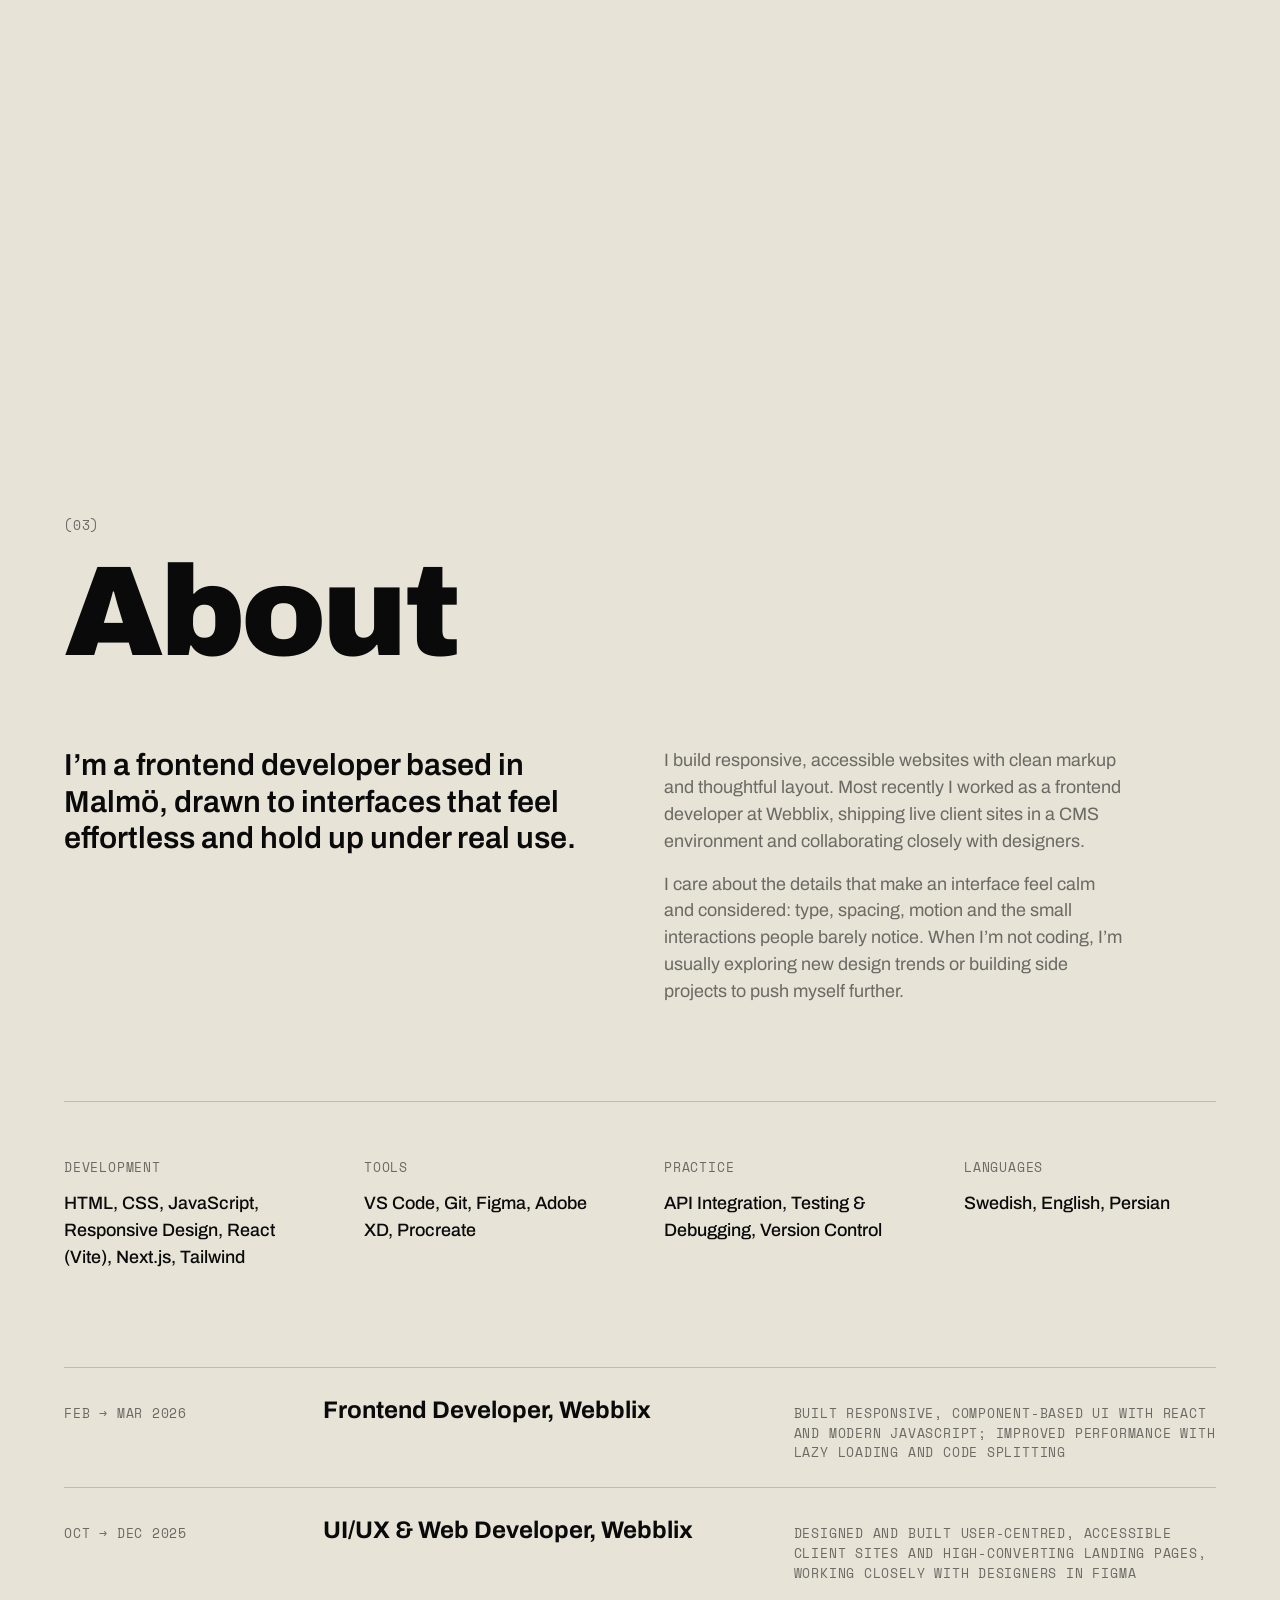
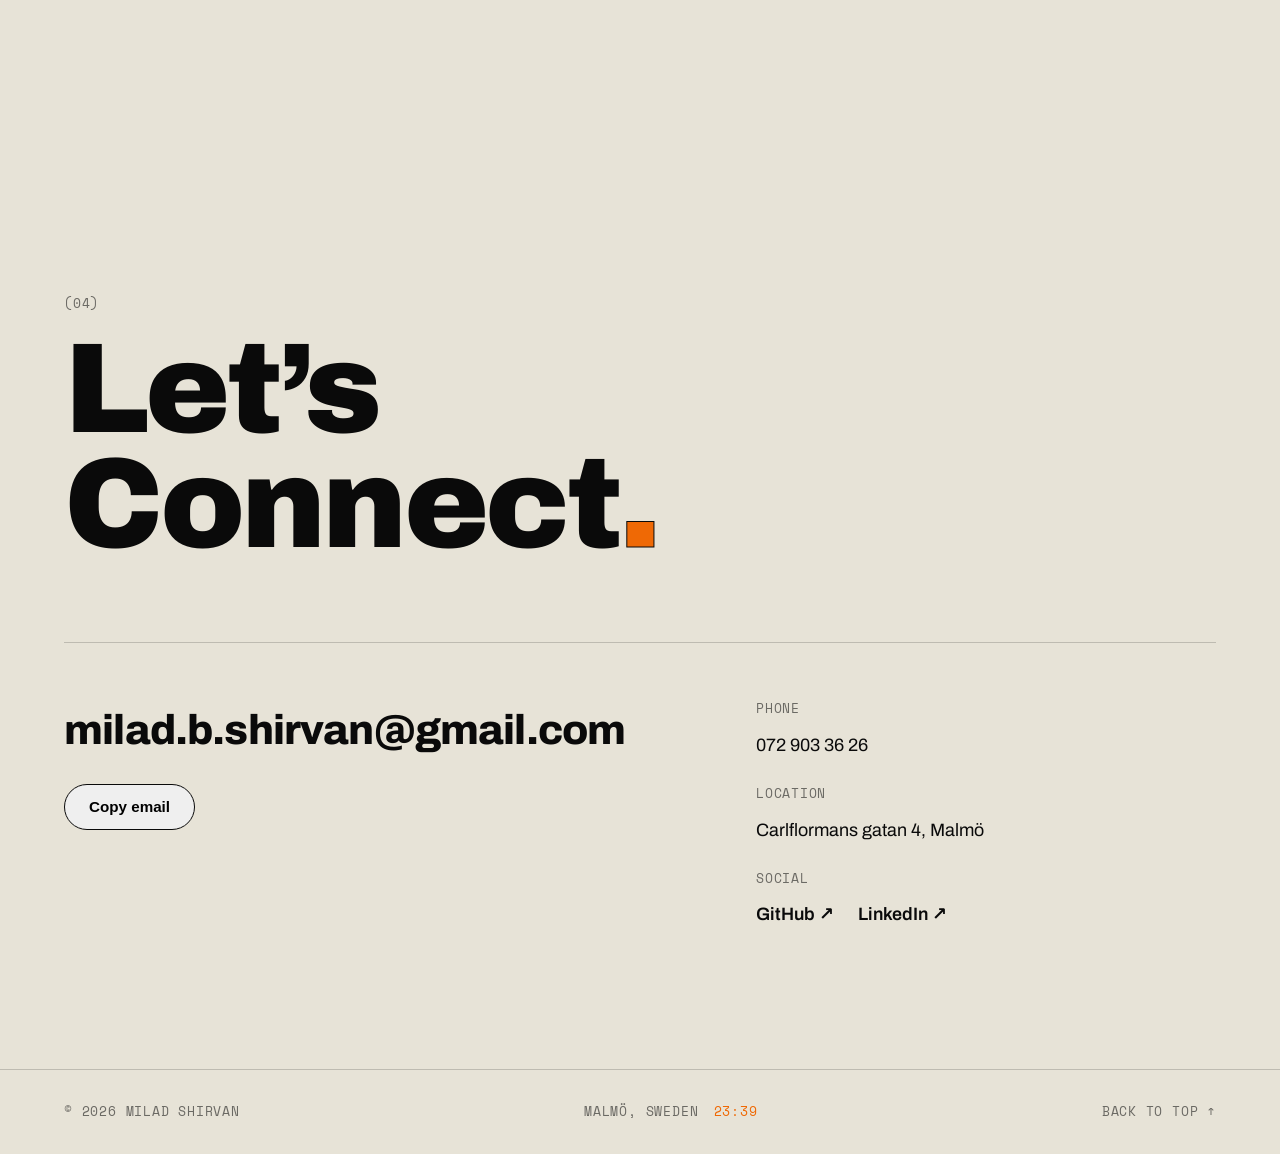
==== commit c033c0f3: "New Page Added a new case study page." ====
--- a/index.html
+++ b/index.html
@@ -52,9 +52,10 @@
     <header class="nav">
       <a href="#top" class="wordmark">MILAD<span>&reg;</span></a>
       <nav class="nav-links" aria-label="Primary">
-        <a href="#work">Work</a>
+        <a href="#work">Home</a>
         <a href="#about">About</a>
         <a href="#contact">Contact</a>
+        <a href="worksteffes.html">View Work</a>
       </nav>
       <div class="nav-tools">
         <button
--- a/style.css
+++ b/style.css
@@ -102,7 +102,7 @@
   justify-content: space-between;
   padding: clamp(1.5rem, 5vw, 4rem);
   color: #edeae0;
-  transition: transform 0.9s cubic-bezier(0.76, 0, 0.24, 1);
+  transition: transform 0.6s cubic-bezier(0.76, 0, 0.24, 1);
 }
 .loader.done {
   transform: translateY(-100%);
@@ -145,7 +145,7 @@
     width 0.25s ease,
     height 0.25s ease,
     background 0.25s ease,
-    transform 0.12s ease;
+    transform 0.06s ease;
 }
 .cursor.active .cursor-dot {
   width: 62px;
@@ -603,6 +603,144 @@
   color: var(--muted);
 }
 
+/* ===== CASE STUDY ===== */
+.case-back {
+  display: inline-block;
+  color: var(--muted);
+  margin-bottom: clamp(2rem, 5vw, 3.5rem);
+}
+.case-back:hover {
+  color: var(--accent);
+}
+.case-eyebrow {
+  color: var(--muted);
+  display: block;
+  margin-bottom: 1.2rem;
+}
+.case-title {
+  font-size: var(--step-h2);
+  margin-bottom: 1.5rem;
+}
+.case-summary {
+  font-size: var(--step-lead);
+  font-weight: 500;
+  max-width: 30ch;
+  line-height: 1.25;
+}
+
+.case-meta {
+  display: grid;
+  grid-template-columns: repeat(4, 1fr);
+  gap: var(--gap);
+  margin-top: clamp(2.5rem, 6vw, 4rem);
+  padding-top: clamp(1.5rem, 4vw, 2.5rem);
+  border-top: 1px solid var(--line);
+}
+.case-meta .m-label {
+  color: var(--muted);
+  display: block;
+  margin-bottom: 0.5rem;
+}
+.case-meta .m-value {
+  font-weight: 600;
+}
+.case-visit {
+  display: inline-flex;
+  margin-top: clamp(2rem, 5vw, 3rem);
+}
+
+.case-figure {
+  margin: clamp(3rem, 8vw, 6rem) 0;
+  border: 1px solid var(--line);
+  overflow: hidden;
+}
+.case-figure img {
+  width: 100%;
+  display: block;
+}
+
+.case-section {
+  display: grid;
+  grid-template-columns: minmax(0, 14rem) 1fr;
+  gap: clamp(1rem, 4vw, 3rem);
+  padding: clamp(2.5rem, 6vw, 4rem) 0;
+  border-top: 1px solid var(--line);
+}
+.case-section .s-label {
+  color: var(--muted);
+  align-self: start;
+}
+.case-section .s-body {
+  max-width: 60ch;
+}
+.case-section .s-body p {
+  margin-bottom: 1rem;
+}
+.case-section .s-body p:last-child {
+  margin-bottom: 0;
+}
+.case-lead {
+  font-size: clamp(1.2rem, 2.4vw, 1.7rem);
+  font-weight: 600;
+  line-height: 1.3;
+}
+
+.case-steps {
+  list-style: none;
+  display: grid;
+  gap: 2rem;
+}
+.case-step {
+  display: grid;
+  grid-template-columns: auto 1fr;
+  gap: 1.5rem;
+}
+.case-step .st-num {
+  color: var(--accent);
+  font-weight: 700;
+}
+.case-step h3 {
+  font-size: clamp(1.1rem, 2vw, 1.4rem);
+  font-weight: 800;
+  margin-bottom: 0.4rem;
+}
+.case-step p {
+  color: var(--muted);
+}
+
+.case-note {
+  border: 1px dashed var(--line);
+  padding: 1.5rem;
+  margin-top: 1.5rem;
+  color: var(--muted);
+}
+.case-note strong {
+  color: var(--ink);
+  font-weight: 700;
+}
+
+.case-next {
+  display: flex;
+  flex-wrap: wrap;
+  justify-content: space-between;
+  gap: 1.5rem;
+  align-items: baseline;
+  padding: clamp(2.5rem, 6vw, 4rem) 0;
+  border-top: 1px solid var(--line);
+}
+.case-next .n-lead {
+  color: var(--muted);
+}
+.case-next .n-title {
+  font-size: var(--step-project);
+  font-weight: 900;
+  letter-spacing: -0.03em;
+  transition: color 0.3s ease;
+}
+.case-next a:hover .n-title {
+  color: var(--accent);
+}
+
 /* ===== CONTACT ===== */
 .contact {
   position: relative;
@@ -724,6 +862,13 @@
   .p-thumb {
     width: 100%;
     max-width: 320px;
+  }
+  .case-meta {
+    grid-template-columns: repeat(2, 1fr);
+  }
+  .case-section {
+    grid-template-columns: 1fr;
+    gap: 1rem;
   }
 }
 
